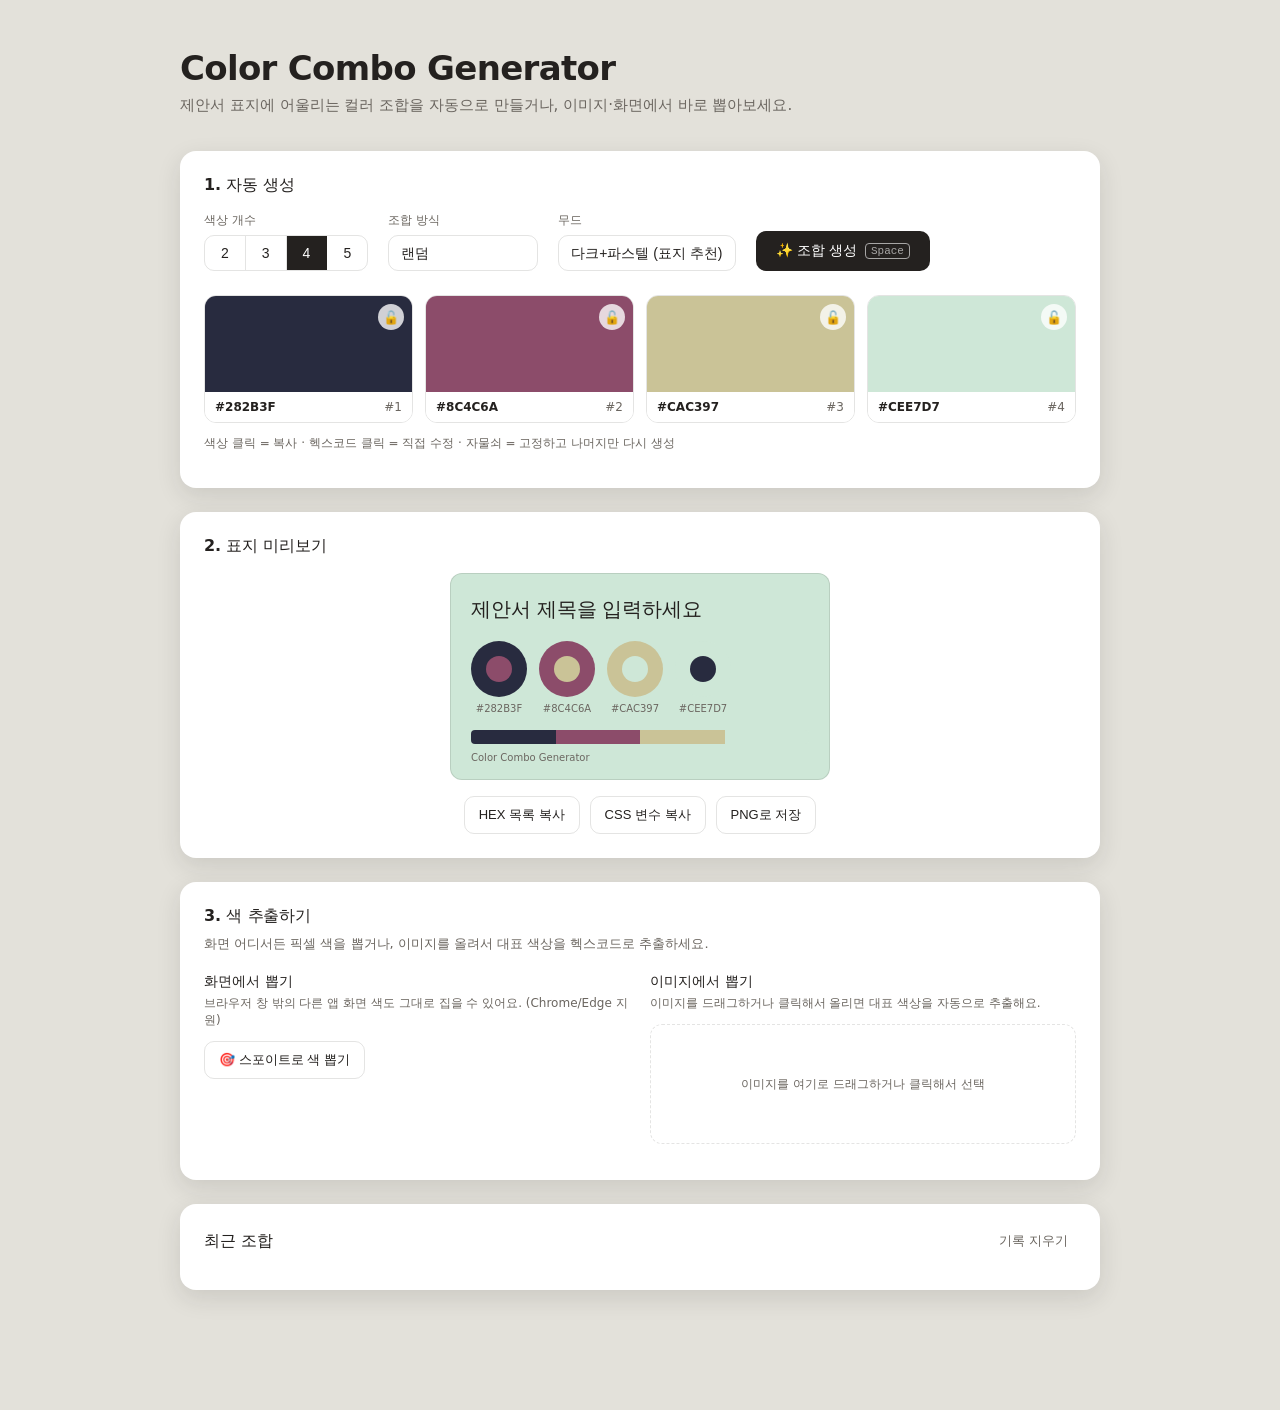
==== color-combo-generator/color-combo.html @ fe6173a2 "Add single-file standalone version with direct hex editing color-combo.html bundles HTML/CSS/JS into" ====
<!DOCTYPE html>
<html lang="ko">
<head>
<meta charset="UTF-8" />
<meta name="viewport" content="width=device-width, initial-scale=1.0" />
<title>Color Combo Generator</title>
<style>
:root {
  --bg: #e3e1da;
  --surface: #ffffff;
  --ink: #24211f;
  --ink-soft: #6b6660;
  --line: rgba(36, 33, 31, 0.12);
  --radius: 16px;
  --shadow: 0 8px 24px rgba(36, 33, 31, 0.12);
  font-synthesis: none;
}

@media (prefers-color-scheme: dark) {
  :root {
    --bg: #17161a;
    --surface: #211f24;
    --ink: #f1efe9;
    --ink-soft: #a8a39c;
    --line: rgba(241, 239, 233, 0.12);
    --shadow: 0 8px 24px rgba(0, 0, 0, 0.4);
  }
}

:root[data-theme="light"] {
  --bg: #e3e1da;
  --surface: #ffffff;
  --ink: #24211f;
  --ink-soft: #6b6660;
  --line: rgba(36, 33, 31, 0.12);
  --shadow: 0 8px 24px rgba(36, 33, 31, 0.12);
}

:root[data-theme="dark"] {
  --bg: #17161a;
  --surface: #211f24;
  --ink: #f1efe9;
  --ink-soft: #a8a39c;
  --line: rgba(241, 239, 233, 0.12);
  --shadow: 0 8px 24px rgba(0, 0, 0, 0.4);
}

* { box-sizing: border-box; }

body {
  margin: 0;
  background: var(--bg);
  color: var(--ink);
  font-family: "Pretendard", -apple-system, BlinkMacSystemFont, "Apple SD Gothic Neo", "Segoe UI", system-ui, sans-serif;
  -webkit-font-smoothing: antialiased;
}

.app { max-width: 960px; margin: 0 auto; padding: 48px 20px 96px; }

.app-header h1 { font-size: clamp(26px, 5vw, 34px); margin: 0 0 8px; letter-spacing: -0.02em; }
.subtitle { color: var(--ink-soft); margin: 0 0 36px; font-size: 15px; }

.panel {
  background: var(--surface);
  border-radius: var(--radius);
  box-shadow: var(--shadow);
  padding: 24px;
  margin-bottom: 24px;
}

.panel-title { font-size: 16px; margin: 0 0 16px; letter-spacing: -0.01em; }
.panel-desc { color: var(--ink-soft); font-size: 13px; margin: -8px 0 20px; }

.controls { display: flex; flex-wrap: wrap; gap: 16px 20px; align-items: flex-end; margin-bottom: 24px; }
.control-group { display: flex; flex-direction: column; gap: 6px; }
.control-group label { font-size: 12px; color: var(--ink-soft); }

select {
  appearance: none;
  border: 1px solid var(--line);
  background: transparent;
  color: var(--ink);
  padding: 9px 12px;
  border-radius: 10px;
  font-size: 14px;
  min-width: 150px;
}

.segmented { display: inline-flex; border: 1px solid var(--line); border-radius: 10px; overflow: hidden; }
.segmented button {
  border: none; background: transparent; color: var(--ink);
  padding: 9px 16px; font-size: 14px; cursor: pointer;
  border-right: 1px solid var(--line);
}
.segmented button:last-child { border-right: none; }
.segmented button.active { background: var(--ink); color: var(--surface); }

.primary-btn {
  border: none; background: var(--ink); color: var(--surface);
  padding: 11px 20px; border-radius: 10px; font-size: 14px; cursor: pointer;
  display: inline-flex; align-items: center; gap: 8px;
}
.primary-btn kbd { font-size: 11px; opacity: 0.6; border: 1px solid currentColor; border-radius: 4px; padding: 1px 5px; }

.ghost-btn, .text-btn {
  border: 1px solid var(--line); background: transparent; color: var(--ink);
  padding: 9px 14px; border-radius: 10px; font-size: 13px; cursor: pointer;
}
.text-btn { border: none; color: var(--ink-soft); padding: 4px 8px; }

button:focus-visible, select:focus-visible, input:focus-visible, .dropzone:focus-within {
  outline: 2px solid var(--ink);
  outline-offset: 2px;
}

.palette { display: grid; grid-template-columns: repeat(auto-fit, minmax(140px, 1fr)); gap: 12px; }

.swatch { border-radius: 12px; overflow: hidden; border: 1px solid var(--line); position: relative; }
.swatch-color {
  height: 96px; display: flex; align-items: flex-start; justify-content: flex-end;
  padding: 8px; cursor: pointer;
}
.lock-btn {
  border: none; background: rgba(255, 255, 255, 0.78);
  width: 26px; height: 26px; border-radius: 50%; cursor: pointer;
  font-size: 13px; display: flex; align-items: center; justify-content: center;
}
.swatch-label {
  padding: 8px 10px; font-size: 12px; background: var(--surface);
  display: flex; justify-content: space-between; align-items: center; color: var(--ink-soft);
}
.swatch-label b { color: var(--ink); font-weight: 600; cursor: pointer; }
.swatch-label b:hover { text-decoration: underline; }
.swatch-label input[type="color"] {
  width: 0; height: 0; padding: 0; border: none; opacity: 0; position: absolute;
}

.preview-wrap { display: flex; flex-direction: column; gap: 16px; align-items: center; }
.preview-card {
  width: 100%; max-width: 380px; border-radius: 12px;
  border: 1px solid var(--line); padding: 24px 20px 16px; background: var(--surface);
}
.cover-title {
  width: 100%; border: none; background: transparent;
  font-size: 20px; font-weight: 600; color: var(--ink);
  padding: 0 0 20px; outline: none;
}
.cover-swatches { display: flex; gap: 12px; margin-bottom: 16px; flex-wrap: wrap; }
.cover-donut { display: flex; flex-direction: column; align-items: center; gap: 6px; }
.cover-donut .ring { width: 56px; height: 56px; border-radius: 50%; display: flex; align-items: center; justify-content: center; }
.cover-donut .dot { width: 26px; height: 26px; border-radius: 50%; }
.cover-donut span { font-size: 10px; color: var(--ink-soft); }
.cover-footer { display: flex; flex-direction: column; gap: 8px; }
.cover-bar { display: flex; height: 14px; border-radius: 4px; overflow: hidden; }
.cover-bar span { flex: 1; }
.cover-brand { font-size: 10px; color: var(--ink-soft); }
.preview-actions { display: flex; gap: 10px; flex-wrap: wrap; justify-content: center; }

.extract-grid { display: grid; grid-template-columns: 1fr 1fr; gap: 20px; }
@media (max-width: 720px) { .extract-grid { grid-template-columns: 1fr; } }

.extract-box h3 { font-size: 14px; margin: 0 0 4px; }
.extract-hint { font-size: 12px; color: var(--ink-soft); margin: 0 0 12px; }

.dropzone {
  display: flex; align-items: center; justify-content: center; text-align: center;
  border: 1.5px dashed var(--line); border-radius: 12px; height: 120px;
  cursor: pointer; font-size: 12px; color: var(--ink-soft); padding: 10px;
  position: relative; overflow: hidden;
}
.dropzone.dragover { border-color: var(--ink); color: var(--ink); }
.dropzone img { position: absolute; inset: 0; width: 100%; height: 100%; object-fit: cover; }

.picked-list { display: flex; flex-wrap: wrap; gap: 8px; margin-top: 12px; }
.picked-chip {
  display: flex; align-items: center; gap: 8px;
  border: 1px solid var(--line); border-radius: 20px;
  padding: 4px 10px 4px 4px; font-size: 12px; cursor: pointer;
  background: transparent; color: var(--ink);
}
.picked-chip .dot { width: 20px; height: 20px; border-radius: 50%; }

.history-header { display: flex; align-items: center; justify-content: space-between; margin-bottom: 8px; }
.history-header .panel-title { margin: 0; }
.history-strip { display: flex; gap: 10px; overflow-x: auto; padding-bottom: 4px; }
.history-item {
  display: flex; flex-shrink: 0; border-radius: 8px; overflow: hidden;
  border: 1px solid var(--line); cursor: pointer; width: 72px; height: 40px;
  padding: 0; background: none;
}
.history-item span { flex: 1; }

.toast {
  position: fixed; bottom: 28px; left: 50%;
  transform: translateX(-50%) translateY(20px);
  background: var(--ink); color: var(--surface);
  padding: 10px 18px; border-radius: 10px; font-size: 13px;
  opacity: 0; pointer-events: none;
  transition: opacity 0.2s ease, transform 0.2s ease;
}
.toast.show { opacity: 1; transform: translateX(-50%) translateY(0); }

@media (prefers-reduced-motion: reduce) {
  .toast { transition: none; }
}
</style>
</head>
<body>
<div class="app">

  <header class="app-header">
    <h1>Color Combo Generator</h1>
    <p class="subtitle">제안서 표지에 어울리는 컬러 조합을 자동으로 만들거나, 이미지·화면에서 바로 뽑아보세요.</p>
  </header>

  <main>
    <section class="panel">
      <h2 class="panel-title">1. 자동 생성</h2>
      <div class="controls">
        <div class="control-group">
          <label>색상 개수</label>
          <div class="segmented" id="countControl">
            <button type="button" data-value="2">2</button>
            <button type="button" data-value="3">3</button>
            <button type="button" data-value="4" class="active">4</button>
            <button type="button" data-value="5">5</button>
          </div>
        </div>
        <div class="control-group">
          <label for="schemeSelect">조합 방식</label>
          <select id="schemeSelect">
            <option value="random">랜덤</option>
            <option value="complementary">보색</option>
            <option value="analogous">유사색</option>
            <option value="triadic">삼각 배색</option>
            <option value="splitComplementary">분리 보색</option>
            <option value="tetradic">사각 배색</option>
            <option value="monochromatic">단색조</option>
          </select>
        </div>
        <div class="control-group">
          <label for="toneSelect">무드</label>
          <select id="toneSelect">
            <option value="contrast">다크+파스텔 (표지 추천)</option>
            <option value="vivid">비비드</option>
            <option value="pastel">파스텔</option>
            <option value="earthy">어시(흙톤)</option>
            <option value="moody">무디(다크)</option>
          </select>
        </div>
        <button id="generateBtn" class="primary-btn">✨ 조합 생성 <kbd>Space</kbd></button>
      </div>

      <div class="palette" id="palette"></div>
      <p class="extract-hint" style="margin-top:12px">색상 클릭 = 복사 · 헥스코드 클릭 = 직접 수정 · 자물쇠 = 고정하고 나머지만 다시 생성</p>
    </section>

    <section class="panel">
      <h2 class="panel-title">2. 표지 미리보기</h2>
      <div class="preview-wrap">
        <div class="preview-card" id="previewCard">
          <input id="titleInput" class="cover-title" value="제안서 제목을 입력하세요" />
          <div class="cover-swatches" id="coverSwatches"></div>
          <div class="cover-footer">
            <div class="cover-bar" id="coverBar"></div>
            <span class="cover-brand">Color Combo Generator</span>
          </div>
        </div>
        <div class="preview-actions">
          <button id="copyHexBtn" class="ghost-btn">HEX 목록 복사</button>
          <button id="copyCssBtn" class="ghost-btn">CSS 변수 복사</button>
          <button id="downloadBtn" class="ghost-btn">PNG로 저장</button>
        </div>
      </div>
    </section>

    <section class="panel">
      <h2 class="panel-title">3. 색 추출하기</h2>
      <p class="panel-desc">화면 어디서든 픽셀 색을 뽑거나, 이미지를 올려서 대표 색상을 헥스코드로 추출하세요.</p>

      <div class="extract-grid">
        <div class="extract-box">
          <h3>화면에서 뽑기</h3>
          <p class="extract-hint">브라우저 창 밖의 다른 앱 화면 색도 그대로 집을 수 있어요. (Chrome/Edge 지원)</p>
          <button id="eyedropperBtn" class="ghost-btn">🎯 스포이트로 색 뽑기</button>
          <div class="picked-list" id="pickedList"></div>
        </div>

        <div class="extract-box">
          <h3>이미지에서 뽑기</h3>
          <p class="extract-hint">이미지를 드래그하거나 클릭해서 올리면 대표 색상을 자동으로 추출해요.</p>
          <label class="dropzone" id="dropzone" for="imageInput">
            <span id="dropzoneText">이미지를 여기로 드래그하거나 클릭해서 선택</span>
            <img id="imagePreview" alt="" hidden />
          </label>
          <input type="file" id="imageInput" accept="image/*" hidden />
          <div class="picked-list" id="imagePalette"></div>
          <button id="useImagePaletteBtn" class="ghost-btn" hidden style="margin-top:12px">이 조합을 팔레트에 사용하기</button>
        </div>
      </div>
    </section>

    <section class="panel">
      <div class="history-header">
        <h2 class="panel-title">최근 조합</h2>
        <button id="clearHistoryBtn" class="text-btn">기록 지우기</button>
      </div>
      <div class="history-strip" id="historyStrip"></div>
    </section>
  </main>

  <div class="toast" id="toast" role="status"></div>
</div>

<canvas id="hiddenCanvas" hidden></canvas>
<script>
(() => {
  "use strict";

  // ---------- helpers ----------
  const clamp = (v, min, max) => Math.min(max, Math.max(min, v));
  const lerp = (a, b, t) => a + (b - a) * t;
  const rand = (min, max) => Math.random() * (max - min) + min;

  function hslToRgb(h, s, l) {
    s /= 100; l /= 100;
    const k = n => (n + h / 30) % 12;
    const a = s * Math.min(l, 1 - l);
    const f = n => l - a * Math.max(-1, Math.min(k(n) - 3, Math.min(9 - k(n), 1)));
    return [Math.round(f(0) * 255), Math.round(f(8) * 255), Math.round(f(4) * 255)];
  }

  function rgbToHex(r, g, b) {
    return "#" + [r, g, b].map(v => clamp(v, 0, 255).toString(16).padStart(2, "0")).join("");
  }

  const hslToHex = (h, s, l) => rgbToHex(...hslToRgb(h, s, l));

  function hexToRgb(hex) {
    const m = hex.replace("#", "");
    const bigint = parseInt(m.length === 3 ? m.split("").map(c => c + c).join("") : m, 16);
    return [(bigint >> 16) & 255, (bigint >> 8) & 255, bigint & 255];
  }

  function rgbToHsl(r, g, b) {
    r /= 255; g /= 255; b /= 255;
    const max = Math.max(r, g, b), min = Math.min(r, g, b);
    let h, s;
    const l = (max + min) / 2;
    if (max === min) { h = s = 0; }
    else {
      const d = max - min;
      s = l > 0.5 ? d / (2 - max - min) : d / (max + min);
      switch (max) {
        case r: h = (g - b) / d + (g < b ? 6 : 0); break;
        case g: h = (b - r) / d + 2; break;
        default: h = (r - g) / d + 4;
      }
      h *= 60;
    }
    return [h, s * 100, l * 100];
  }

  function relativeLuminance(r, g, b) {
    const chan = v => {
      v /= 255;
      return v <= 0.03928 ? v / 12.92 : Math.pow((v + 0.055) / 1.055, 2.4);
    };
    return 0.2126 * chan(r) + 0.7152 * chan(g) + 0.0722 * chan(b);
  }

  function textColorFor(hex) {
    const [r, g, b] = hexToRgb(hex);
    return relativeLuminance(r, g, b) > 0.5 ? "#24211f" : "#f5f3ee";
  }

  // ---------- scheme logic ----------
  const TONE_PRESETS = {
    contrast: { sStart: 25, sEnd: 35, lStart: 20, lEnd: 88, sJitter: 10 },
    vivid: { sStart: 65, sEnd: 85, lStart: 35, lEnd: 65, sJitter: 8 },
    pastel: { sStart: 30, sEnd: 45, lStart: 72, lEnd: 92, sJitter: 8 },
    earthy: { sStart: 25, sEnd: 45, lStart: 28, lEnd: 60, sJitter: 8 },
    moody: { sStart: 15, sEnd: 35, lStart: 12, lEnd: 38, sJitter: 8 },
  };

  function schemeHues(base, scheme, count) {
    let offsets;
    switch (scheme) {
      case "complementary": offsets = [0, 180]; break;
      case "analogous": offsets = [0, 30, -30, 60, -60]; break;
      case "triadic": offsets = [0, 120, 240]; break;
      case "splitComplementary": offsets = [0, 150, 210]; break;
      case "tetradic": offsets = [0, 90, 180, 270]; break;
      case "monochromatic": offsets = [0, 0, 0, 0, 0]; break;
      default:
        offsets = Array.from({ length: count }, (_, i) => (360 / count) * i + rand(-15, 15));
    }
    return Array.from({ length: count }, (_, i) => (base + offsets[i % offsets.length] + 360) % 360);
  }

  // ---------- state ----------
  const state = {
    count: 4,
    scheme: "random",
    tone: "contrast",
    baseHue: Math.random() * 360,
    colors: [], // {h,s,l,locked}
  };

  function buildPalette({ newBase = true } = {}) {
    if (newBase) state.baseHue = Math.random() * 360;
    const hues = schemeHues(state.baseHue, state.scheme, state.count);
    const preset = TONE_PRESETS[state.tone];
    const next = [];
    for (let i = 0; i < state.count; i++) {
      const existing = state.colors[i];
      if (existing && existing.locked) { next.push(existing); continue; }
      const t = state.count === 1 ? 0 : i / (state.count - 1);
      let h = hues[i];
      if (state.scheme !== "monochromatic") h = (h + rand(-6, 6) + 360) % 360;
      const s = clamp(lerp(preset.sStart, preset.sEnd, t) + rand(-preset.sJitter, preset.sJitter), 5, 95);
      const l = clamp(lerp(preset.lStart, preset.lEnd, t) + rand(-5, 5), 5, 95);
      next.push({ h, s, l, locked: false });
    }
    state.colors = next;
  }

  // ---------- dom refs ----------
  const $ = id => document.getElementById(id);
  const paletteEl = $("palette"), countControl = $("countControl"),
    schemeSelect = $("schemeSelect"), toneSelect = $("toneSelect"),
    generateBtn = $("generateBtn"), titleInput = $("titleInput"),
    previewCard = $("previewCard"), coverSwatches = $("coverSwatches"),
    coverBar = $("coverBar"), copyHexBtn = $("copyHexBtn"),
    copyCssBtn = $("copyCssBtn"), downloadBtn = $("downloadBtn"),
    historyStrip = $("historyStrip"), clearHistoryBtn = $("clearHistoryBtn"),
    toast = $("toast"), eyedropperBtn = $("eyedropperBtn"),
    pickedList = $("pickedList"), dropzone = $("dropzone"),
    dropzoneText = $("dropzoneText"), imageInput = $("imageInput"),
    imagePreview = $("imagePreview"), imagePalette = $("imagePalette"),
    useImagePaletteBtn = $("useImagePaletteBtn"), hiddenCanvas = $("hiddenCanvas");

  let toastTimer = null;
  function showToast(msg) {
    toast.textContent = msg;
    toast.classList.add("show");
    clearTimeout(toastTimer);
    toastTimer = setTimeout(() => toast.classList.remove("show"), 1600);
  }

  function copyText(text, msg) {
    if (navigator.clipboard && navigator.clipboard.writeText) {
      navigator.clipboard.writeText(text).then(() => showToast(msg)).catch(() => fallbackCopy(text, msg));
    } else {
      fallbackCopy(text, msg);
    }
  }

  // clipboard API needs a secure context; file:// 로 열었을 때를 위한 대비
  function fallbackCopy(text, msg) {
    const ta = document.createElement("textarea");
    ta.value = text;
    ta.style.position = "fixed";
    ta.style.opacity = "0";
    document.body.appendChild(ta);
    ta.select();
    try {
      document.execCommand("copy");
      showToast(msg);
    } catch {
      showToast("복사에 실패했어요");
    }
    ta.remove();
  }

  // ---------- render ----------
  function render() {
    renderPalette();
    renderPreview();
  }

  function renderPalette() {
    paletteEl.innerHTML = "";
    state.colors.forEach((c, i) => {
      const hex = hslToHex(c.h, c.s, c.l);
      const swatch = document.createElement("div");
      swatch.className = "swatch";

      const colorDiv = document.createElement("div");
      colorDiv.className = "swatch-color";
      colorDiv.style.background = hex;
      colorDiv.title = "클릭하면 헥스코드가 복사돼요";

      const lockBtn = document.createElement("button");
      lockBtn.className = "lock-btn";
      lockBtn.type = "button";
      lockBtn.textContent = c.locked ? "🔒" : "🔓";
      lockBtn.title = c.locked ? "고정 해제" : "이 색 고정";
      lockBtn.addEventListener("click", e => {
        e.stopPropagation();
        c.locked = !c.locked;
        renderPalette();
      });
      colorDiv.appendChild(lockBtn);

      const label = document.createElement("div");
      label.className = "swatch-label";

      const hexEl = document.createElement("b");
      hexEl.textContent = hex.toUpperCase();
      hexEl.title = "클릭하면 색을 직접 고를 수 있어요";

      const colorInput = document.createElement("input");
      colorInput.type = "color";
      colorInput.value = hex;
      colorInput.addEventListener("input", () => {
        const [r, g, b] = hexToRgb(colorInput.value);
        const [h, s, l] = rgbToHsl(r, g, b);
        Object.assign(c, { h, s, l });
        colorDiv.style.background = colorInput.value;
        hexEl.textContent = colorInput.value.toUpperCase();
        renderPreview();
      });
      colorInput.addEventListener("change", () => renderPalette());
      hexEl.addEventListener("click", () => colorInput.click());

      const idxEl = document.createElement("span");
      idxEl.textContent = "#" + (i + 1);

      label.appendChild(hexEl);
      label.appendChild(colorInput);
      label.appendChild(idxEl);

      swatch.appendChild(colorDiv);
      swatch.appendChild(label);
      colorDiv.addEventListener("click", () => copyText(hex.toUpperCase(), hex.toUpperCase() + " 복사됨"));

      paletteEl.appendChild(swatch);
    });
  }

  function renderPreview() {
    const hexes = state.colors.map(c => hslToHex(c.h, c.s, c.l));
    if (hexes.length === 0) return;

    previewCard.style.background = hexes[hexes.length - 1];
    titleInput.style.color = textColorFor(hexes[hexes.length - 1]);

    coverSwatches.innerHTML = "";
    state.colors.forEach((c, i) => {
      const ringHex = hslToHex(c.h, c.s, c.l);
      const pair = state.colors[(i + 1) % state.colors.length];
      const dotHex = hslToHex(pair.h, pair.s, pair.l);

      const donut = document.createElement("div");
      donut.className = "cover-donut";
      const ring = document.createElement("div");
      ring.className = "ring";
      ring.style.background = ringHex;
      const dot = document.createElement("div");
      dot.className = "dot";
      dot.style.background = dotHex;
      ring.appendChild(dot);
      const span = document.createElement("span");
      span.textContent = ringHex.toUpperCase();
      donut.appendChild(ring);
      donut.appendChild(span);
      coverSwatches.appendChild(donut);
    });

    coverBar.innerHTML = "";
    hexes.forEach(hex => {
      const seg = document.createElement("span");
      seg.style.background = hex;
      coverBar.appendChild(seg);
    });
  }

  // ---------- history ----------
  const HISTORY_KEY = "colorComboHistory";

  function loadHistory() {
    try { return JSON.parse(localStorage.getItem(HISTORY_KEY)) || []; }
    catch { return []; }
  }

  function saveHistory(list) {
    try { localStorage.setItem(HISTORY_KEY, JSON.stringify(list.slice(0, 12))); }
    catch { /* storage unavailable */ }
  }

  function pushHistory() {
    const list = loadHistory();
    list.unshift({
      colors: state.colors.map(({ h, s, l }) => ({ h, s, l })),
      scheme: state.scheme, tone: state.tone, count: state.count,
    });
    saveHistory(list);
    renderHistory();
  }

  function renderHistory() {
    const list = loadHistory();
    historyStrip.innerHTML = "";
    list.forEach(entry => {
      const item = document.createElement("button");
      item.type = "button";
      item.className = "history-item";
      item.title = "클릭하면 이 조합을 다시 불러와요";
      entry.colors.forEach(c => {
        const seg = document.createElement("span");
        seg.style.background = hslToHex(c.h, c.s, c.l);
        item.appendChild(seg);
      });
      item.addEventListener("click", () => {
        state.count = entry.count;
        state.scheme = entry.scheme;
        state.tone = entry.tone;
        state.colors = entry.colors.map(c => ({ ...c, locked: false }));
        schemeSelect.value = entry.scheme;
        toneSelect.value = entry.tone;
        setActiveCount(entry.count);
        render();
      });
      historyStrip.appendChild(item);
    });
  }

  function setActiveCount(count) {
    [...countControl.children].forEach(btn => {
      btn.classList.toggle("active", Number(btn.dataset.value) === count);
    });
  }

  // ---------- events ----------
  countControl.addEventListener("click", e => {
    const btn = e.target.closest("button");
    if (!btn) return;
    state.count = Number(btn.dataset.value);
    setActiveCount(state.count);
    buildPalette({ newBase: false });
    render();
  });

  schemeSelect.addEventListener("change", () => {
    state.scheme = schemeSelect.value;
    buildPalette({ newBase: false });
    render();
  });

  toneSelect.addEventListener("change", () => {
    state.tone = toneSelect.value;
    buildPalette({ newBase: false });
    render();
  });

  function generate() {
    buildPalette({ newBase: true });
    render();
    pushHistory();
  }

  generateBtn.addEventListener("click", generate);

  document.addEventListener("keydown", e => {
    const tag = document.activeElement.tagName;
    if (e.code === "Space" && tag !== "INPUT" && tag !== "SELECT" && tag !== "TEXTAREA" && tag !== "BUTTON") {
      e.preventDefault();
      generate();
    }
  });

  copyHexBtn.addEventListener("click", () => {
    const hexes = state.colors.map(c => hslToHex(c.h, c.s, c.l).toUpperCase());
    copyText(hexes.join(", "), "HEX 목록이 복사됐어요");
  });

  copyCssBtn.addEventListener("click", () => {
    const css = ":root {\n" + state.colors.map((c, i) => "  --color-" + (i + 1) + ": " + hslToHex(c.h, c.s, c.l) + ";").join("\n") + "\n}";
    copyText(css, "CSS 변수가 복사됐어요");
  });

  downloadBtn.addEventListener("click", () => {
    const W = 800, H = 1000;
    hiddenCanvas.width = W;
    hiddenCanvas.height = H;
    const ctx = hiddenCanvas.getContext("2d");
    const hexes = state.colors.map(c => hslToHex(c.h, c.s, c.l));
    const inkOnBg = textColorFor(hexes[hexes.length - 1]);

    ctx.fillStyle = hexes[hexes.length - 1];
    ctx.fillRect(0, 0, W, H);

    ctx.fillStyle = inkOnBg;
    ctx.font = "600 40px sans-serif";
    ctx.textBaseline = "top";
    wrapText(ctx, titleInput.value || "Untitled", 60, 60, W - 120, 48);

    const donutY = 220, r = 56;
    hexes.forEach((hex, i) => {
      const cx = 60 + i * (r * 2 + 30) + r;
      ctx.beginPath();
      ctx.arc(cx, donutY, r, 0, Math.PI * 2);
      ctx.fillStyle = hex;
      ctx.fill();
      ctx.beginPath();
      ctx.arc(cx, donutY, r * 0.45, 0, Math.PI * 2);
      ctx.fillStyle = hexes[(i + 1) % hexes.length];
      ctx.fill();
      ctx.fillStyle = inkOnBg;
      ctx.font = "12px monospace";
      ctx.textAlign = "center";
      ctx.fillText(hex.toUpperCase(), cx, donutY + r + 14);
      ctx.textAlign = "left";
    });

    const barY = H - 90, barH = 16;
    let x = 60;
    const barW = W - 120;
    hexes.forEach(hex => {
      const w = barW / hexes.length;
      ctx.fillStyle = hex;
      ctx.fillRect(x, barY, w, barH);
      x += w;
    });

    ctx.fillStyle = inkOnBg;
    ctx.font = "12px sans-serif";
    ctx.fillText("Color Combo Generator", 60, H - 50);

    const link = document.createElement("a");
    link.download = "color-combo.png";
    link.href = hiddenCanvas.toDataURL("image/png");
    link.click();
  });

  function wrapText(ctx, text, x, y, maxWidth, lineHeight) {
    const words = text.split(" ");
    let line = "";
    let curY = y;
    words.forEach(word => {
      const test = line + word + " ";
      if (ctx.measureText(test).width > maxWidth && line) {
        ctx.fillText(line, x, curY);
        line = word + " ";
        curY += lineHeight;
      } else {
        line = test;
      }
    });
    ctx.fillText(line, x, curY);
  }

  clearHistoryBtn.addEventListener("click", () => {
    saveHistory([]);
    renderHistory();
    showToast("기록을 지웠어요");
  });

  // ---------- eyedropper ----------
  const pickedColors = [];

  function makeChip(hex) {
    const chip = document.createElement("button");
    chip.type = "button";
    chip.className = "picked-chip";
    const dot = document.createElement("span");
    dot.className = "dot";
    dot.style.background = hex;
    chip.appendChild(dot);
    chip.append(hex.toUpperCase());
    chip.title = "클릭하면 팔레트에 추가돼요";
    chip.addEventListener("click", () => addHexToPalette(hex));
    return chip;
  }

  function renderPickedList() {
    pickedList.innerHTML = "";
    pickedColors.forEach(hex => pickedList.appendChild(makeChip(hex)));
  }

  function addHexToPalette(hex) {
    const [r, g, b] = hexToRgb(hex);
    const [h, s, l] = rgbToHsl(r, g, b);
    const idx = state.colors.findIndex(c => !c.locked);
    state.colors[idx === -1 ? 0 : idx] = { h, s, l, locked: false };
    render();
    showToast(hex.toUpperCase() + " 팔레트에 추가됨");
  }

  if ("EyeDropper" in window) {
    eyedropperBtn.addEventListener("click", async () => {
      try {
        const result = await new window.EyeDropper().open();
        pickedColors.unshift(result.sRGBHex);
        pickedColors.length = Math.min(pickedColors.length, 8);
        renderPickedList();
      } catch { /* user cancelled */ }
    });
  } else {
    eyedropperBtn.disabled = true;
    eyedropperBtn.textContent = "🎯 이 브라우저는 지원하지 않아요 (Chrome/Edge 사용)";
  }

  // ---------- image extraction ----------
  let extractedPalette = [];

  function extractColorsFromImage(img) {
    const maxDim = 160;
    const scale = Math.min(1, maxDim / Math.max(img.width, img.height));
    const w = Math.max(1, Math.round(img.width * scale));
    const h = Math.max(1, Math.round(img.height * scale));
    hiddenCanvas.width = w;
    hiddenCanvas.height = h;
    const ctx = hiddenCanvas.getContext("2d");
    ctx.drawImage(img, 0, 0, w, h);
    const data = ctx.getImageData(0, 0, w, h).data;

    const buckets = new Map();
    const step = 24;
    for (let i = 0; i < data.length; i += 4) {
      if (data[i + 3] < 128) continue;
      const r = data[i], g = data[i + 1], b = data[i + 2];
      const key = [Math.round(r / step), Math.round(g / step), Math.round(b / step)].join(",");
      const entry = buckets.get(key);
      if (entry) { entry.count++; entry.r += r; entry.g += g; entry.b += b; }
      else buckets.set(key, { count: 1, r, g, b });
    }

    const sorted = [...buckets.values()]
      .map(e => ({ count: e.count, r: Math.round(e.r / e.count), g: Math.round(e.g / e.count), b: Math.round(e.b / e.count) }))
      .sort((a, b) => b.count - a.count);

    const chosen = [];
    const minDist = 40;
    for (const c of sorted) {
      if (chosen.length >= state.count) break;
      const tooClose = chosen.some(o => Math.hypot(o.r - c.r, o.g - c.g, o.b - c.b) < minDist);
      if (!tooClose) chosen.push(c);
    }
    if (chosen.length < state.count) {
      for (const c of sorted) {
        if (chosen.length >= state.count) break;
        if (!chosen.includes(c)) chosen.push(c);
      }
    }

    extractedPalette = chosen.map(c => rgbToHex(c.r, c.g, c.b));
    renderImagePalette();
  }

  function renderImagePalette() {
    imagePalette.innerHTML = "";
    extractedPalette.forEach(hex => imagePalette.appendChild(makeChip(hex)));
    useImagePaletteBtn.hidden = extractedPalette.length === 0;
  }

  useImagePaletteBtn.addEventListener("click", () => {
    if (!extractedPalette.length) return;
    state.count = extractedPalette.length;
    setActiveCount(state.count);
    state.colors = extractedPalette.map(hex => {
      const [r, g, b] = hexToRgb(hex);
      const [h, s, l] = rgbToHsl(r, g, b);
      return { h, s, l, locked: false };
    });
    render();
    pushHistory();
    showToast("이미지 팔레트를 적용했어요");
  });

  function handleImageFile(file) {
    if (!file || !file.type.startsWith("image/")) return;
    const url = URL.createObjectURL(file);
    const img = new Image();
    img.onload = () => {
      imagePreview.src = url;
      imagePreview.hidden = false;
      dropzoneText.hidden = true;
      extractColorsFromImage(img);
    };
    img.src = url;
  }

  imageInput.addEventListener("change", () => handleImageFile(imageInput.files[0]));

  ["dragover", "dragenter"].forEach(evt =>
    dropzone.addEventListener(evt, e => { e.preventDefault(); dropzone.classList.add("dragover"); })
  );
  ["dragleave", "drop"].forEach(evt =>
    dropzone.addEventListener(evt, e => { e.preventDefault(); dropzone.classList.remove("dragover"); })
  );
  dropzone.addEventListener("drop", e => handleImageFile(e.dataTransfer.files[0]));

  // ---------- init ----------
  buildPalette({ newBase: true });
  render();
  renderHistory();
})();
</script>
</body>
</html>
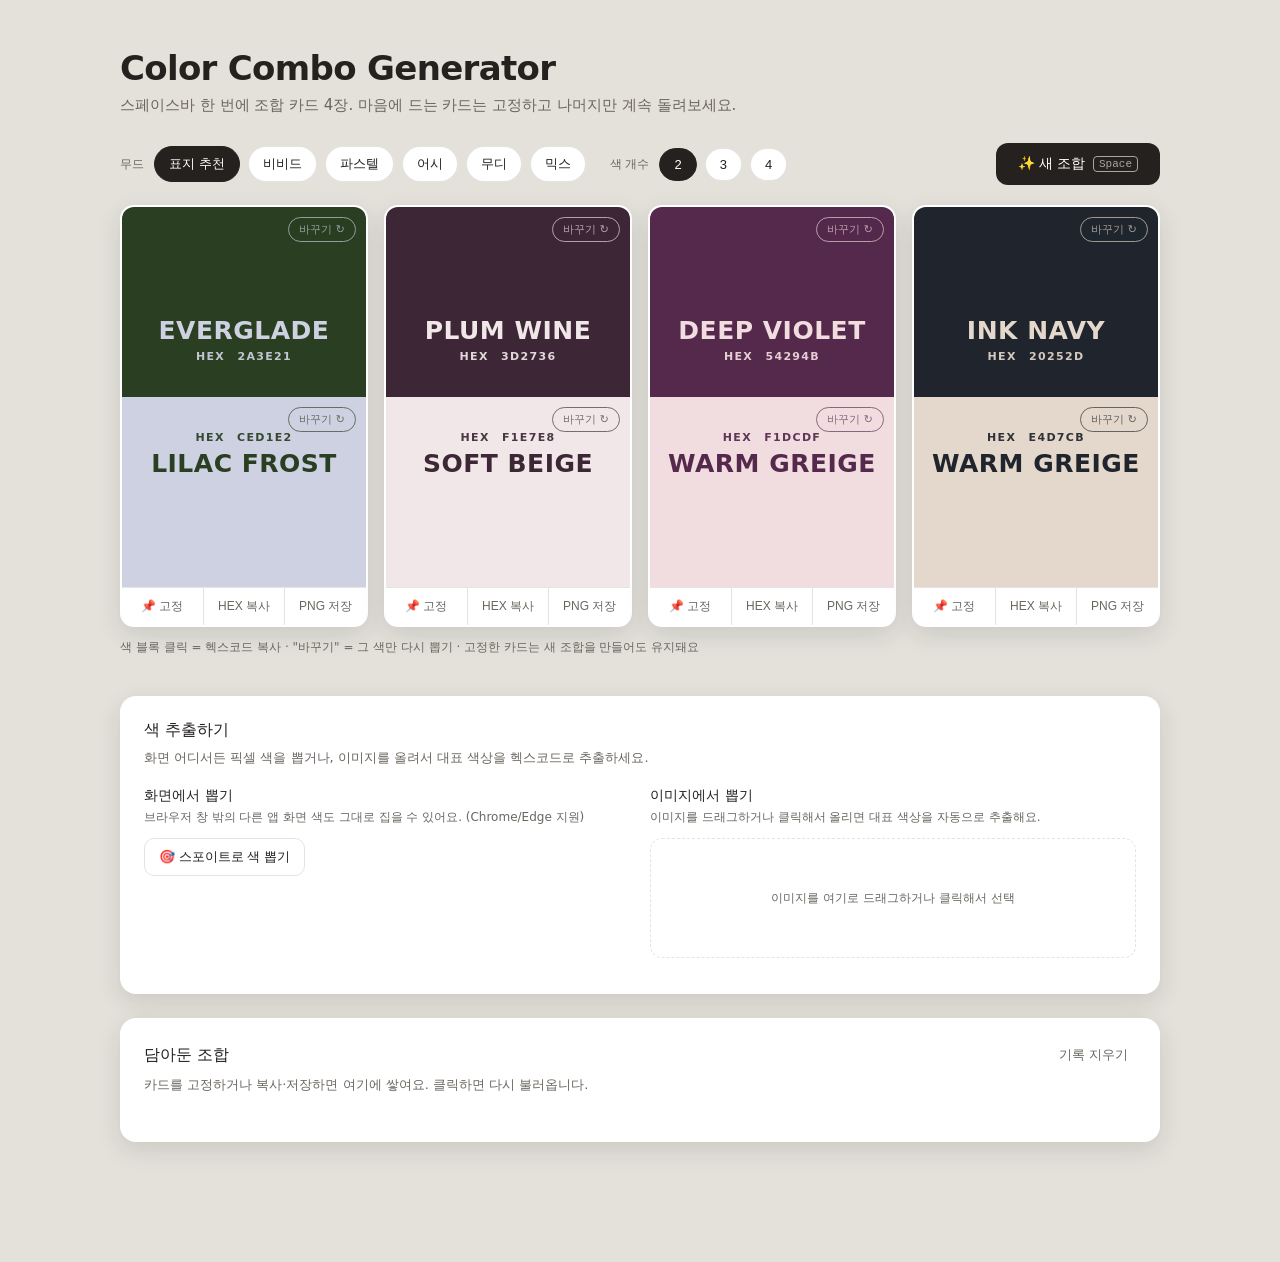
==== commit 2cf41411: "Redesign as combo cards: full-bleed blocks, color names, per-color reroll UX rework so the combinati" ====
--- a/color-combo-generator/color-combo.html
+++ b/color-combo-generator/color-combo.html
@@ -55,11 +55,134 @@
   -webkit-font-smoothing: antialiased;
 }
 
-.app { max-width: 960px; margin: 0 auto; padding: 48px 20px 96px; }
+.app { max-width: 1080px; margin: 0 auto; padding: 48px 20px 96px; }
 
 .app-header h1 { font-size: clamp(26px, 5vw, 34px); margin: 0 0 8px; letter-spacing: -0.02em; }
-.subtitle { color: var(--ink-soft); margin: 0 0 36px; font-size: 15px; }
-
+.subtitle { color: var(--ink-soft); margin: 0 0 28px; font-size: 15px; }
+
+/* ---------- controls ---------- */
+.controls {
+  display: flex;
+  flex-wrap: wrap;
+  gap: 12px 24px;
+  align-items: center;
+  margin-bottom: 20px;
+}
+
+.chip-group { display: flex; flex-wrap: wrap; gap: 8px; align-items: center; }
+.chip-group-label { font-size: 12px; color: var(--ink-soft); margin-right: 2px; }
+
+.chip {
+  border: 1px solid var(--line);
+  background: var(--surface);
+  color: var(--ink);
+  padding: 8px 14px;
+  border-radius: 20px;
+  font-size: 13px;
+  cursor: pointer;
+}
+.chip.active { background: var(--ink); color: var(--surface); border-color: var(--ink); }
+
+.primary-btn {
+  border: none; background: var(--ink); color: var(--surface);
+  padding: 12px 22px; border-radius: 12px; font-size: 14px; cursor: pointer;
+  display: inline-flex; align-items: center; gap: 8px;
+  margin-left: auto;
+}
+.primary-btn kbd { font-size: 11px; opacity: 0.6; border: 1px solid currentColor; border-radius: 4px; padding: 1px 5px; }
+
+button:focus-visible, .dropzone:focus-within {
+  outline: 2px solid var(--ink);
+  outline-offset: 2px;
+}
+
+/* ---------- combo cards ---------- */
+.combo-grid {
+  display: grid;
+  grid-template-columns: repeat(auto-fill, minmax(230px, 1fr));
+  gap: 16px;
+  margin-bottom: 40px;
+}
+
+.combo-card {
+  border-radius: 14px;
+  overflow: hidden;
+  background: var(--surface);
+  box-shadow: var(--shadow);
+  display: flex;
+  flex-direction: column;
+  border: 2px solid transparent;
+}
+.combo-card.pinned { border-color: var(--ink); }
+
+.combo-blocks { display: flex; flex-direction: column; height: 380px; }
+
+.block {
+  flex: 1;
+  position: relative;
+  border: none;
+  cursor: pointer;
+  display: flex;
+  flex-direction: column;
+  justify-content: center;
+  align-items: center;
+  padding: 0 16px;
+  gap: 6px;
+  text-align: center;
+  font-family: inherit;
+}
+
+.block-change {
+  position: absolute;
+  top: 10px;
+  right: 10px;
+  border: 1px solid currentColor;
+  background: transparent;
+  color: inherit;
+  border-radius: 14px;
+  padding: 4px 10px;
+  font-size: 11px;
+  font-family: inherit;
+  cursor: pointer;
+  opacity: 0.65;
+}
+.block-change:hover { opacity: 1; }
+/* 2색 카드: 텍스트가 두 색이 만나는 경계 쪽으로 모인다 */
+.combo-blocks.duo .block:first-child { justify-content: flex-end; padding-bottom: 34px; }
+.combo-blocks.duo .block:last-child { justify-content: flex-start; padding-top: 34px; }
+.combo-blocks.duo .block-name { font-size: 25px; }
+.block-name {
+  font-size: 19px;
+  font-weight: 800;
+  letter-spacing: 0.02em;
+  text-transform: uppercase;
+  line-height: 1.1;
+}
+.block-hex {
+  font-size: 11px;
+  font-weight: 600;
+  letter-spacing: 0.12em;
+  opacity: 0.92;
+}
+
+.card-actions { display: flex; border-top: 1px solid var(--line); }
+.card-actions button {
+  flex: 1;
+  border: none;
+  background: transparent;
+  color: var(--ink-soft);
+  font-size: 12px;
+  padding: 10px 4px;
+  cursor: pointer;
+  border-right: 1px solid var(--line);
+}
+.card-actions button:last-child { border-right: none; }
+.card-actions button:hover { color: var(--ink); }
+.card-actions button.pin-on { color: var(--ink); font-weight: 700; }
+
+.hint { font-size: 12px; color: var(--ink-soft); margin: -28px 0 40px; }
+
+/* ---------- panels ---------- */
 .panel {
   background: var(--surface);
   border-radius: var(--radius);
@@ -67,94 +190,14 @@
   padding: 24px;
   margin-bottom: 24px;
 }
-
 .panel-title { font-size: 16px; margin: 0 0 16px; letter-spacing: -0.01em; }
 .panel-desc { color: var(--ink-soft); font-size: 13px; margin: -8px 0 20px; }
-
-.controls { display: flex; flex-wrap: wrap; gap: 16px 20px; align-items: flex-end; margin-bottom: 24px; }
-.control-group { display: flex; flex-direction: column; gap: 6px; }
-.control-group label { font-size: 12px; color: var(--ink-soft); }
-
-select {
-  appearance: none;
-  border: 1px solid var(--line);
-  background: transparent;
-  color: var(--ink);
-  padding: 9px 12px;
-  border-radius: 10px;
-  font-size: 14px;
-  min-width: 150px;
-}
-
-.segmented { display: inline-flex; border: 1px solid var(--line); border-radius: 10px; overflow: hidden; }
-.segmented button {
-  border: none; background: transparent; color: var(--ink);
-  padding: 9px 16px; font-size: 14px; cursor: pointer;
-  border-right: 1px solid var(--line);
-}
-.segmented button:last-child { border-right: none; }
-.segmented button.active { background: var(--ink); color: var(--surface); }
-
-.primary-btn {
-  border: none; background: var(--ink); color: var(--surface);
-  padding: 11px 20px; border-radius: 10px; font-size: 14px; cursor: pointer;
-  display: inline-flex; align-items: center; gap: 8px;
-}
-.primary-btn kbd { font-size: 11px; opacity: 0.6; border: 1px solid currentColor; border-radius: 4px; padding: 1px 5px; }
 
 .ghost-btn, .text-btn {
   border: 1px solid var(--line); background: transparent; color: var(--ink);
   padding: 9px 14px; border-radius: 10px; font-size: 13px; cursor: pointer;
 }
 .text-btn { border: none; color: var(--ink-soft); padding: 4px 8px; }
-
-button:focus-visible, select:focus-visible, input:focus-visible, .dropzone:focus-within {
-  outline: 2px solid var(--ink);
-  outline-offset: 2px;
-}
-
-.palette { display: grid; grid-template-columns: repeat(auto-fit, minmax(140px, 1fr)); gap: 12px; }
-
-.swatch { border-radius: 12px; overflow: hidden; border: 1px solid var(--line); position: relative; }
-.swatch-color {
-  height: 96px; display: flex; align-items: flex-start; justify-content: flex-end;
-  padding: 8px; cursor: pointer;
-}
-.lock-btn {
-  border: none; background: rgba(255, 255, 255, 0.78);
-  width: 26px; height: 26px; border-radius: 50%; cursor: pointer;
-  font-size: 13px; display: flex; align-items: center; justify-content: center;
-}
-.swatch-label {
-  padding: 8px 10px; font-size: 12px; background: var(--surface);
-  display: flex; justify-content: space-between; align-items: center; color: var(--ink-soft);
-}
-.swatch-label b { color: var(--ink); font-weight: 600; cursor: pointer; }
-.swatch-label b:hover { text-decoration: underline; }
-.swatch-label input[type="color"] {
-  width: 0; height: 0; padding: 0; border: none; opacity: 0; position: absolute;
-}
-
-.preview-wrap { display: flex; flex-direction: column; gap: 16px; align-items: center; }
-.preview-card {
-  width: 100%; max-width: 380px; border-radius: 12px;
-  border: 1px solid var(--line); padding: 24px 20px 16px; background: var(--surface);
-}
-.cover-title {
-  width: 100%; border: none; background: transparent;
-  font-size: 20px; font-weight: 600; color: var(--ink);
-  padding: 0 0 20px; outline: none;
-}
-.cover-swatches { display: flex; gap: 12px; margin-bottom: 16px; flex-wrap: wrap; }
-.cover-donut { display: flex; flex-direction: column; align-items: center; gap: 6px; }
-.cover-donut .ring { width: 56px; height: 56px; border-radius: 50%; display: flex; align-items: center; justify-content: center; }
-.cover-donut .dot { width: 26px; height: 26px; border-radius: 50%; }
-.cover-donut span { font-size: 10px; color: var(--ink-soft); }
-.cover-footer { display: flex; flex-direction: column; gap: 8px; }
-.cover-bar { display: flex; height: 14px; border-radius: 4px; overflow: hidden; }
-.cover-bar span { flex: 1; }
-.cover-brand { font-size: 10px; color: var(--ink-soft); }
-.preview-actions { display: flex; gap: 10px; flex-wrap: wrap; justify-content: center; }
 
 .extract-grid { display: grid; grid-template-columns: 1fr 1fr; gap: 20px; }
 @media (max-width: 720px) { .extract-grid { grid-template-columns: 1fr; } }
@@ -176,7 +219,7 @@
   display: flex; align-items: center; gap: 8px;
   border: 1px solid var(--line); border-radius: 20px;
   padding: 4px 10px 4px 4px; font-size: 12px; cursor: pointer;
-  background: transparent; color: var(--ink);
+  background: transparent; color: var(--ink); font-family: inherit;
 }
 .picked-chip .dot { width: 20px; height: 20px; border-radius: 50%; }
 
@@ -184,9 +227,10 @@
 .history-header .panel-title { margin: 0; }
 .history-strip { display: flex; gap: 10px; overflow-x: auto; padding-bottom: 4px; }
 .history-item {
-  display: flex; flex-shrink: 0; border-radius: 8px; overflow: hidden;
-  border: 1px solid var(--line); cursor: pointer; width: 72px; height: 40px;
-  padding: 0; background: none;
+  display: flex; flex-direction: column; flex-shrink: 0;
+  border-radius: 8px; overflow: hidden;
+  border: 1px solid var(--line); cursor: pointer;
+  width: 44px; height: 58px; padding: 0; background: none;
 }
 .history-item span { flex: 1; }
 
@@ -197,6 +241,7 @@
   padding: 10px 18px; border-radius: 10px; font-size: 13px;
   opacity: 0; pointer-events: none;
   transition: opacity 0.2s ease, transform 0.2s ease;
+  z-index: 10;
 }
 .toast.show { opacity: 1; transform: translateX(-50%) translateY(0); }
 
@@ -210,72 +255,34 @@
 
   <header class="app-header">
     <h1>Color Combo Generator</h1>
-    <p class="subtitle">제안서 표지에 어울리는 컬러 조합을 자동으로 만들거나, 이미지·화면에서 바로 뽑아보세요.</p>
+    <p class="subtitle">스페이스바 한 번에 조합 카드 4장. 마음에 드는 카드는 고정하고 나머지만 계속 돌려보세요.</p>
   </header>
 
   <main>
+    <div class="controls">
+      <div class="chip-group" id="moodControl">
+        <span class="chip-group-label">무드</span>
+        <button type="button" class="chip active" data-value="contrast">표지 추천</button>
+        <button type="button" class="chip" data-value="vivid">비비드</button>
+        <button type="button" class="chip" data-value="pastel">파스텔</button>
+        <button type="button" class="chip" data-value="earthy">어시</button>
+        <button type="button" class="chip" data-value="moody">무디</button>
+        <button type="button" class="chip" data-value="mix">믹스</button>
+      </div>
+      <div class="chip-group" id="countControl">
+        <span class="chip-group-label">색 개수</span>
+        <button type="button" class="chip active" data-value="2">2</button>
+        <button type="button" class="chip" data-value="3">3</button>
+        <button type="button" class="chip" data-value="4">4</button>
+      </div>
+      <button id="generateBtn" class="primary-btn">✨ 새 조합 <kbd>Space</kbd></button>
+    </div>
+
+    <div class="combo-grid" id="comboGrid"></div>
+    <p class="hint">색 블록 클릭 = 헥스코드 복사 · "바꾸기" = 그 색만 다시 뽑기 · 고정한 카드는 새 조합을 만들어도 유지돼요</p>
+
     <section class="panel">
-      <h2 class="panel-title">1. 자동 생성</h2>
-      <div class="controls">
-        <div class="control-group">
-          <label>색상 개수</label>
-          <div class="segmented" id="countControl">
-            <button type="button" data-value="2">2</button>
-            <button type="button" data-value="3">3</button>
-            <button type="button" data-value="4" class="active">4</button>
-            <button type="button" data-value="5">5</button>
-          </div>
-        </div>
-        <div class="control-group">
-          <label for="schemeSelect">조합 방식</label>
-          <select id="schemeSelect">
-            <option value="random">랜덤</option>
-            <option value="complementary">보색</option>
-            <option value="analogous">유사색</option>
-            <option value="triadic">삼각 배색</option>
-            <option value="splitComplementary">분리 보색</option>
-            <option value="tetradic">사각 배색</option>
-            <option value="monochromatic">단색조</option>
-          </select>
-        </div>
-        <div class="control-group">
-          <label for="toneSelect">무드</label>
-          <select id="toneSelect">
-            <option value="contrast">다크+파스텔 (표지 추천)</option>
-            <option value="vivid">비비드</option>
-            <option value="pastel">파스텔</option>
-            <option value="earthy">어시(흙톤)</option>
-            <option value="moody">무디(다크)</option>
-          </select>
-        </div>
-        <button id="generateBtn" class="primary-btn">✨ 조합 생성 <kbd>Space</kbd></button>
-      </div>
-
-      <div class="palette" id="palette"></div>
-      <p class="extract-hint" style="margin-top:12px">색상 클릭 = 복사 · 헥스코드 클릭 = 직접 수정 · 자물쇠 = 고정하고 나머지만 다시 생성</p>
-    </section>
-
-    <section class="panel">
-      <h2 class="panel-title">2. 표지 미리보기</h2>
-      <div class="preview-wrap">
-        <div class="preview-card" id="previewCard">
-          <input id="titleInput" class="cover-title" value="제안서 제목을 입력하세요" />
-          <div class="cover-swatches" id="coverSwatches"></div>
-          <div class="cover-footer">
-            <div class="cover-bar" id="coverBar"></div>
-            <span class="cover-brand">Color Combo Generator</span>
-          </div>
-        </div>
-        <div class="preview-actions">
-          <button id="copyHexBtn" class="ghost-btn">HEX 목록 복사</button>
-          <button id="copyCssBtn" class="ghost-btn">CSS 변수 복사</button>
-          <button id="downloadBtn" class="ghost-btn">PNG로 저장</button>
-        </div>
-      </div>
-    </section>
-
-    <section class="panel">
-      <h2 class="panel-title">3. 색 추출하기</h2>
+      <h2 class="panel-title">색 추출하기</h2>
       <p class="panel-desc">화면 어디서든 픽셀 색을 뽑거나, 이미지를 올려서 대표 색상을 헥스코드로 추출하세요.</p>
 
       <div class="extract-grid">
@@ -295,16 +302,17 @@
           </label>
           <input type="file" id="imageInput" accept="image/*" hidden />
           <div class="picked-list" id="imagePalette"></div>
-          <button id="useImagePaletteBtn" class="ghost-btn" hidden style="margin-top:12px">이 조합을 팔레트에 사용하기</button>
+          <button id="useImagePaletteBtn" class="ghost-btn" hidden style="margin-top:12px">이 색들로 조합 카드 만들기</button>
         </div>
       </div>
     </section>
 
     <section class="panel">
       <div class="history-header">
-        <h2 class="panel-title">최근 조합</h2>
+        <h2 class="panel-title">담아둔 조합</h2>
         <button id="clearHistoryBtn" class="text-btn">기록 지우기</button>
       </div>
+      <p class="panel-desc" style="margin-top:0">카드를 고정하거나 복사·저장하면 여기에 쌓여요. 클릭하면 다시 불러옵니다.</p>
       <div class="history-strip" id="historyStrip"></div>
     </section>
   </main>
@@ -321,6 +329,7 @@
   const clamp = (v, min, max) => Math.min(max, Math.max(min, v));
   const lerp = (a, b, t) => a + (b - a) * t;
   const rand = (min, max) => Math.random() * (max - min) + min;
+  const pick = arr => arr[Math.floor(Math.random() * arr.length)];
 
   function hslToRgb(h, s, l) {
     s /= 100; l /= 100;
@@ -369,12 +378,83 @@
     return 0.2126 * chan(r) + 0.7152 * chan(g) + 0.0722 * chan(b);
   }
 
-  function textColorFor(hex) {
+  function contrastRatio(hexA, hexB) {
+    const la = relativeLuminance(...hexToRgb(hexA));
+    const lb = relativeLuminance(...hexToRgb(hexB));
+    const [hi, lo] = la > lb ? [la, lb] : [lb, la];
+    return (hi + 0.05) / (lo + 0.05);
+  }
+
+  // 블록 위 글자는 조합의 "상대 색"으로 — 조합이 만나는 순간을 그대로 보여준다.
+  // 상대 색들 중 대비가 가장 큰 색을 고르고, 그래도 너무 안 보이면 잉크로 대체.
+  function textColorFor(blockHex, comboHexes) {
+    let best = null, bestRatio = 0;
+    comboHexes.forEach(hex => {
+      if (hex === blockHex) return;
+      const ratio = contrastRatio(blockHex, hex);
+      if (ratio > bestRatio) { bestRatio = ratio; best = hex; }
+    });
+    if (best && bestRatio >= 1.5) return best;
+    const [r, g, b] = hexToRgb(blockHex);
+    return relativeLuminance(r, g, b) > 0.5 ? "#24211f" : "#f5f3ee";
+  }
+
+  // ---------- color names ----------
+  const NAMED_COLORS = [
+    ["#E93C2F", "PUNCH RED"], ["#F44336", "SIGNAL RED"], ["#B3202C", "CRIMSON"],
+    ["#7A1F2B", "WINE RED"], ["#F26D6D", "CORAL BLUSH"], ["#FF8A80", "SALMON GLOW"],
+    ["#F9A8BB", "CHERRY BLOSSOM"], ["#FEDDEB", "PETAL FROST"], ["#F4C2C2", "ROSE QUARTZ"],
+    ["#F4C9D6", "PEONY"],
+    ["#D96C8A", "DUSTY ROSE"], ["#974472", "BERRY BLUSH"], ["#C2185B", "RASPBERRY"],
+    ["#8E4A5B", "ROSEWOOD"], ["#E91E63", "HOT PINK"],
+    ["#E47130", "AUTUMN LEAF"], ["#FF5722", "FLAME"], ["#FF9800", "TANGERINE"],
+    ["#F57C00", "AMBER GLOW"], ["#FFB74D", "APRICOT"], ["#FFD8B1", "PEACH CREAM"],
+    ["#C96F33", "TERRACOTTA"], ["#A0522D", "SIENNA"], ["#8B5E3C", "CARAMEL"],
+    ["#553832", "COCOA BROWN"], ["#49252F", "PLUM WINE"], ["#6D4C41", "WALNUT"],
+    ["#3E2723", "DARK CHOCOLATE"], ["#34292A", "ESPRESSO"], ["#795548", "UMBER"],
+    ["#EBD3B8", "ALMOND LIGHT"], ["#D2B48C", "TAN SAND"], ["#B08968", "LATTE"],
+    ["#F7D354", "MUSTARD SUN"], ["#FFC107", "MARIGOLD"], ["#FFEB3B", "LEMON"],
+    ["#FFE082", "HONEY LIGHT"], ["#FAFFC7", "CREAM"], ["#FFF9E3", "IVORY MIST"],
+    ["#EDE5D0", "IVORY CREAM"], ["#F1EEE7", "SOFT BEIGE"], ["#D4C05E", "OLIVE GOLD"],
+    ["#C9A227", "ANTIQUE GOLD"],
+    ["#314719", "DARK SPRUCE"], ["#2E7D32", "FOREST GREEN"], ["#4CAF50", "SPRING GREEN"],
+    ["#4C7A4C", "MOSS"], ["#8FBC8F", "SAGE"], ["#A8D3A6", "MINT LEAF"],
+    ["#D1ECE2", "MINT FROST"], ["#6B8E23", "OLIVE GROVE"], ["#B7C074", "PISTACHIO"],
+    ["#355E3B", "HUNTER GREEN"], ["#2A4A3A", "BOTTLE GREEN"], ["#1E3A2A", "EVERGLADE"],
+    ["#8BC34A", "LIME LEAF"], ["#0B3D2E", "DEEP PINE"], ["#00695C", "EVERGREEN"],
+    ["#009688", "TEAL"], ["#1F7A8C", "OCEAN TEAL"], ["#4DB6AC", "SEAFOAM"],
+    ["#B2DFDB", "AQUA MIST"], ["#006064", "DEEP LAGOON"], ["#7FCDCD", "SOFT TURQUOISE"],
+    ["#00BCD4", "CYAN SPLASH"],
+    ["#0D1B2A", "MIDNIGHT NAVY"], ["#1F202F", "INK NAVY"], ["#23395B", "PRUSSIAN"],
+    ["#2F5DA8", "ROYAL BLUE"], ["#2196F3", "AZURE"], ["#3C8CE6", "SKY BOLD"],
+    ["#03A9F4", "CERULEAN"], ["#5F80A4", "SLATE BLUE"], ["#90ABD1", "CORNFLOWER"],
+    ["#A7C7E7", "POWDER BLUE"], ["#BBD3EA", "BABY BLUE"], ["#E0E7F0", "CLOUD BLUE"],
+    ["#607D8B", "BLUE SLATE"],
+    ["#38264B", "DEEP VIOLET"], ["#4A306D", "ROYAL PLUM"], ["#5E4B8B", "INDIGO NIGHT"],
+    ["#673AB7", "GRAPE SODA"], ["#6A4C93", "AMETHYST"], ["#9C27B0", "VIOLET POP"],
+    ["#9F83B3", "AMETHYST SMOKE"], ["#B39DDB", "LILAC"], ["#C88AB8", "LAVENDER ROSE"],
+    ["#D5C9DD", "LILAC FROST"], ["#E9D9F2", "PALE LAVENDER"],
+    ["#101211", "CARBON POWER"], ["#000000", "PITCH BLACK"], ["#1C1C1C", "ONYX"],
+    ["#333333", "CHARCOAL"], ["#5B5B5B", "GRAPHITE"], ["#8A8A8A", "STONE GRAY"],
+    ["#BDBDBD", "SILVER MIST"], ["#E0E0E0", "FOG GRAY"], ["#F5F5F0", "PAPER WHITE"],
+    ["#FFFFFF", "PURE WHITE"], ["#E3E1DA", "WARM GREIGE"], ["#8D8468", "DRIFTWOOD"],
+    ["#4E4A41", "DARK TAUPE"],
+  ].map(([hex, name]) => ({ name, rgb: hexToRgb(hex) }));
+
+  // redmean 근사 거리로 가장 가까운 이름을 찾는다
+  function nameOf(hex) {
     const [r, g, b] = hexToRgb(hex);
-    return relativeLuminance(r, g, b) > 0.5 ? "#24211f" : "#f5f3ee";
-  }
-
-  // ---------- scheme logic ----------
+    let best = null, bestDist = Infinity;
+    for (const c of NAMED_COLORS) {
+      const rMean = (r + c.rgb[0]) / 2;
+      const dr = r - c.rgb[0], dg = g - c.rgb[1], db = b - c.rgb[2];
+      const dist = (2 + rMean / 256) * dr * dr + 4 * dg * dg + (2 + (255 - rMean) / 256) * db * db;
+      if (dist < bestDist) { bestDist = dist; best = c.name; }
+    }
+    return best;
+  }
+
+  // ---------- combo generation ----------
   const TONE_PRESETS = {
     contrast: { sStart: 25, sEnd: 35, lStart: 20, lEnd: 88, sJitter: 10 },
     vivid: { sStart: 65, sEnd: 85, lStart: 35, lEnd: 65, sJitter: 8 },
@@ -382,57 +462,87 @@
     earthy: { sStart: 25, sEnd: 45, lStart: 28, lEnd: 60, sJitter: 8 },
     moody: { sStart: 15, sEnd: 35, lStart: 12, lEnd: 38, sJitter: 8 },
   };
+  const SCHEMES = ["complementary", "analogous", "triadic", "splitComplementary", "tetradic", "monochromatic"];
 
   function schemeHues(base, scheme, count) {
     let offsets;
     switch (scheme) {
       case "complementary": offsets = [0, 180]; break;
-      case "analogous": offsets = [0, 30, -30, 60, -60]; break;
+      case "analogous": offsets = [0, 30, -30, 60]; break;
       case "triadic": offsets = [0, 120, 240]; break;
       case "splitComplementary": offsets = [0, 150, 210]; break;
       case "tetradic": offsets = [0, 90, 180, 270]; break;
-      case "monochromatic": offsets = [0, 0, 0, 0, 0]; break;
-      default:
-        offsets = Array.from({ length: count }, (_, i) => (360 / count) * i + rand(-15, 15));
+      default: offsets = [0, 0, 0, 0];
     }
     return Array.from({ length: count }, (_, i) => (base + offsets[i % offsets.length] + 360) % 360);
   }
 
-  // ---------- state ----------
-  const state = {
-    count: 4,
-    scheme: "random",
-    tone: "contrast",
-    baseHue: Math.random() * 360,
-    colors: [], // {h,s,l,locked}
-  };
-
-  function buildPalette({ newBase = true } = {}) {
-    if (newBase) state.baseHue = Math.random() * 360;
-    const hues = schemeHues(state.baseHue, state.scheme, state.count);
-    const preset = TONE_PRESETS[state.tone];
-    const next = [];
-    for (let i = 0; i < state.count; i++) {
-      const existing = state.colors[i];
-      if (existing && existing.locked) { next.push(existing); continue; }
-      const t = state.count === 1 ? 0 : i / (state.count - 1);
+  function makeCombo(mood, count) {
+    const tone = mood === "mix" ? pick(Object.keys(TONE_PRESETS)) : mood;
+    const preset = TONE_PRESETS[tone];
+    const scheme = pick(SCHEMES);
+    const base = Math.random() * 360;
+    const hues = schemeHues(base, scheme, count);
+    const colors = [];
+    for (let i = 0; i < count; i++) {
+      const t = count === 1 ? 0 : i / (count - 1);
       let h = hues[i];
-      if (state.scheme !== "monochromatic") h = (h + rand(-6, 6) + 360) % 360;
+      if (scheme !== "monochromatic") h = (h + rand(-6, 6) + 360) % 360;
       const s = clamp(lerp(preset.sStart, preset.sEnd, t) + rand(-preset.sJitter, preset.sJitter), 5, 95);
       const l = clamp(lerp(preset.lStart, preset.lEnd, t) + rand(-5, 5), 5, 95);
-      next.push({ h, s, l, locked: false });
-    }
-    state.colors = next;
+      colors.push(hslToHex(h, s, l));
+    }
+    return { colors, tone };
+  }
+
+  // ---------- state ----------
+  const CARD_SLOTS = 4;
+  const state = {
+    mood: "contrast",
+    count: 2,
+    cards: Array.from({ length: CARD_SLOTS }, () => ({ colors: [], tone: "contrast", pinned: false })),
+  };
+
+  function regenerate() {
+    state.cards.forEach(card => {
+      if (!card.pinned) {
+        const combo = makeCombo(state.mood, state.count);
+        card.colors = combo.colors;
+        card.tone = combo.tone;
+      }
+    });
+    renderCards();
+  }
+
+  // 한 색만 다시 뽑는다 — 나머지 색과 조화로운 색상(hue) 오프셋 안에서,
+  // 카드의 톤을 유지한 채로. 너무 비슷한 색이 나오면 다시 시도.
+  const HARMONY_OFFSETS = [0, 30, 60, 90, 120, 150, 180, 210, 240, 270, 300, 330];
+
+  function rerollColor(card, idx) {
+    const preset = TONE_PRESETS[card.tone] || TONE_PRESETS.contrast;
+    const others = card.colors.filter((_, i) => i !== idx);
+    const count = card.colors.length;
+    const t = count === 1 ? 0 : idx / (count - 1);
+    for (let attempt = 0; attempt < 12; attempt++) {
+      const baseHex = others.length ? pick(others) : card.colors[idx];
+      const [bh] = rgbToHsl(...hexToRgb(baseHex));
+      const h = (bh + pick(HARMONY_OFFSETS) + rand(-6, 6) + 360) % 360;
+      const s = clamp(lerp(preset.sStart, preset.sEnd, t) + rand(-preset.sJitter, preset.sJitter), 5, 95);
+      const l = clamp(lerp(preset.lStart, preset.lEnd, t) + rand(-5, 5), 5, 95);
+      const hex = hslToHex(h, s, l);
+      const distinct = others.every(o => contrastRatio(hex, o) >= 1.25) && hex !== card.colors[idx];
+      if (distinct || attempt === 11) {
+        card.colors[idx] = hex;
+        break;
+      }
+    }
+    renderCards();
   }
 
   // ---------- dom refs ----------
   const $ = id => document.getElementById(id);
-  const paletteEl = $("palette"), countControl = $("countControl"),
-    schemeSelect = $("schemeSelect"), toneSelect = $("toneSelect"),
-    generateBtn = $("generateBtn"), titleInput = $("titleInput"),
-    previewCard = $("previewCard"), coverSwatches = $("coverSwatches"),
-    coverBar = $("coverBar"), copyHexBtn = $("copyHexBtn"),
-    copyCssBtn = $("copyCssBtn"), downloadBtn = $("downloadBtn"),
+  const comboGrid = $("comboGrid"), moodControl = $("moodControl"),
+    countControl = $("countControl"), generateBtn = $("generateBtn"),
     historyStrip = $("historyStrip"), clearHistoryBtn = $("clearHistoryBtn"),
     toast = $("toast"), eyedropperBtn = $("eyedropperBtn"),
     pickedList = $("pickedList"), dropzone = $("dropzone"),
@@ -473,111 +583,141 @@
     ta.remove();
   }
 
-  // ---------- render ----------
-  function render() {
-    renderPalette();
-    renderPreview();
-  }
-
-  function renderPalette() {
-    paletteEl.innerHTML = "";
-    state.colors.forEach((c, i) => {
-      const hex = hslToHex(c.h, c.s, c.l);
-      const swatch = document.createElement("div");
-      swatch.className = "swatch";
-
-      const colorDiv = document.createElement("div");
-      colorDiv.className = "swatch-color";
-      colorDiv.style.background = hex;
-      colorDiv.title = "클릭하면 헥스코드가 복사돼요";
-
-      const lockBtn = document.createElement("button");
-      lockBtn.className = "lock-btn";
-      lockBtn.type = "button";
-      lockBtn.textContent = c.locked ? "🔒" : "🔓";
-      lockBtn.title = c.locked ? "고정 해제" : "이 색 고정";
-      lockBtn.addEventListener("click", e => {
-        e.stopPropagation();
-        c.locked = !c.locked;
-        renderPalette();
+  // ---------- render cards ----------
+  function renderCards() {
+    comboGrid.innerHTML = "";
+    state.cards.forEach((card, idx) => {
+      const el = document.createElement("div");
+      el.className = "combo-card" + (card.pinned ? " pinned" : "");
+
+      const isDuo = card.colors.length === 2;
+      const blocks = document.createElement("div");
+      blocks.className = "combo-blocks" + (isDuo ? " duo" : "");
+      card.colors.forEach((hex, blockIdx) => {
+        const block = document.createElement("div");
+        block.className = "block";
+        block.style.background = hex;
+        block.style.color = textColorFor(hex, card.colors);
+        block.title = "클릭하면 헥스코드가 복사돼요";
+
+        const nameEl = document.createElement("span");
+        nameEl.className = "block-name";
+        nameEl.textContent = nameOf(hex);
+        const hexEl = document.createElement("span");
+        hexEl.className = "block-hex";
+        hexEl.textContent = "HEX " + hex.toUpperCase().slice(1);
+
+        // duo 카드의 아래 블록은 경계를 향해 순서를 거울처럼 뒤집는다 (HEX가 위, 이름이 아래)
+        if (isDuo && blockIdx === 1) {
+          block.appendChild(hexEl);
+          block.appendChild(nameEl);
+        } else {
+          block.appendChild(nameEl);
+          block.appendChild(hexEl);
+        }
+
+        const changeBtn = document.createElement("button");
+        changeBtn.type = "button";
+        changeBtn.className = "block-change";
+        changeBtn.textContent = "바꾸기 ↻";
+        changeBtn.title = "이 색만 다시 뽑아요";
+        changeBtn.addEventListener("click", e => {
+          e.stopPropagation();
+          rerollColor(card, blockIdx);
+        });
+        block.appendChild(changeBtn);
+
+        block.addEventListener("click", () => copyText(hex.toUpperCase(), hex.toUpperCase() + " 복사됨"));
+        blocks.appendChild(block);
       });
-      colorDiv.appendChild(lockBtn);
-
-      const label = document.createElement("div");
-      label.className = "swatch-label";
-
-      const hexEl = document.createElement("b");
-      hexEl.textContent = hex.toUpperCase();
-      hexEl.title = "클릭하면 색을 직접 고를 수 있어요";
-
-      const colorInput = document.createElement("input");
-      colorInput.type = "color";
-      colorInput.value = hex;
-      colorInput.addEventListener("input", () => {
-        const [r, g, b] = hexToRgb(colorInput.value);
-        const [h, s, l] = rgbToHsl(r, g, b);
-        Object.assign(c, { h, s, l });
-        colorDiv.style.background = colorInput.value;
-        hexEl.textContent = colorInput.value.toUpperCase();
-        renderPreview();
+
+      const actions = document.createElement("div");
+      actions.className = "card-actions";
+
+      const pinBtn = document.createElement("button");
+      pinBtn.type = "button";
+      pinBtn.textContent = card.pinned ? "📌 고정됨" : "📌 고정";
+      pinBtn.className = card.pinned ? "pin-on" : "";
+      pinBtn.addEventListener("click", () => {
+        card.pinned = !card.pinned;
+        if (card.pinned) pushHistory(card.colors);
+        renderCards();
       });
-      colorInput.addEventListener("change", () => renderPalette());
-      hexEl.addEventListener("click", () => colorInput.click());
-
-      const idxEl = document.createElement("span");
-      idxEl.textContent = "#" + (i + 1);
-
-      label.appendChild(hexEl);
-      label.appendChild(colorInput);
-      label.appendChild(idxEl);
-
-      swatch.appendChild(colorDiv);
-      swatch.appendChild(label);
-      colorDiv.addEventListener("click", () => copyText(hex.toUpperCase(), hex.toUpperCase() + " 복사됨"));
-
-      paletteEl.appendChild(swatch);
+
+      const copyBtn = document.createElement("button");
+      copyBtn.type = "button";
+      copyBtn.textContent = "HEX 복사";
+      copyBtn.addEventListener("click", () => {
+        copyText(card.colors.map(h => h.toUpperCase()).join(", "), "조합 HEX가 복사됐어요");
+        pushHistory(card.colors);
+      });
+
+      const pngBtn = document.createElement("button");
+      pngBtn.type = "button";
+      pngBtn.textContent = "PNG 저장";
+      pngBtn.addEventListener("click", () => {
+        downloadCardPng(card.colors);
+        pushHistory(card.colors);
+      });
+
+      actions.appendChild(pinBtn);
+      actions.appendChild(copyBtn);
+      actions.appendChild(pngBtn);
+
+      el.appendChild(blocks);
+      el.appendChild(actions);
+      comboGrid.appendChild(el);
     });
   }
 
-  function renderPreview() {
-    const hexes = state.colors.map(c => hslToHex(c.h, c.s, c.l));
-    if (hexes.length === 0) return;
-
-    previewCard.style.background = hexes[hexes.length - 1];
-    titleInput.style.color = textColorFor(hexes[hexes.length - 1]);
-
-    coverSwatches.innerHTML = "";
-    state.colors.forEach((c, i) => {
-      const ringHex = hslToHex(c.h, c.s, c.l);
-      const pair = state.colors[(i + 1) % state.colors.length];
-      const dotHex = hslToHex(pair.h, pair.s, pair.l);
-
-      const donut = document.createElement("div");
-      donut.className = "cover-donut";
-      const ring = document.createElement("div");
-      ring.className = "ring";
-      ring.style.background = ringHex;
-      const dot = document.createElement("div");
-      dot.className = "dot";
-      dot.style.background = dotHex;
-      ring.appendChild(dot);
-      const span = document.createElement("span");
-      span.textContent = ringHex.toUpperCase();
-      donut.appendChild(ring);
-      donut.appendChild(span);
-      coverSwatches.appendChild(donut);
+  // ---------- PNG export (카드 그대로) ----------
+  function downloadCardPng(colors) {
+    const W = 900, H = 1200;
+    hiddenCanvas.width = W;
+    hiddenCanvas.height = H;
+    const ctx = hiddenCanvas.getContext("2d");
+    const blockH = H / colors.length;
+
+    const isDuo = colors.length === 2;
+    colors.forEach((hex, i) => {
+      ctx.fillStyle = hex;
+      ctx.fillRect(0, i * blockH, W, blockH + 1);
+
+      ctx.fillStyle = textColorFor(hex, colors);
+      ctx.textAlign = "center";
+      ctx.textBaseline = "middle";
+
+      if (isDuo) {
+        // 두 색이 만나는 경계 쪽으로 텍스트를 모은다
+        const boundary = H / 2;
+        if (i === 0) {
+          ctx.font = "800 72px sans-serif";
+          ctx.fillText(nameOf(hex), W / 2, boundary - 150);
+          ctx.font = "600 30px sans-serif";
+          ctx.fillText("HEX   " + hex.toUpperCase().slice(1), W / 2, boundary - 70);
+        } else {
+          ctx.font = "600 30px sans-serif";
+          ctx.fillText("HEX   " + hex.toUpperCase().slice(1), W / 2, boundary + 70);
+          ctx.font = "800 72px sans-serif";
+          ctx.fillText(nameOf(hex), W / 2, boundary + 150);
+        }
+      } else {
+        const cy = i * blockH + blockH / 2;
+        ctx.font = "800 56px sans-serif";
+        ctx.fillText(nameOf(hex), W / 2, cy - 24);
+        ctx.font = "600 26px sans-serif";
+        ctx.fillText("HEX   " + hex.toUpperCase().slice(1), W / 2, cy + 34);
+      }
     });
 
-    coverBar.innerHTML = "";
-    hexes.forEach(hex => {
-      const seg = document.createElement("span");
-      seg.style.background = hex;
-      coverBar.appendChild(seg);
-    });
-  }
-
-  // ---------- history ----------
-  const HISTORY_KEY = "colorComboHistory";
+    const link = document.createElement("a");
+    link.download = "color-combo.png";
+    link.href = hiddenCanvas.toDataURL("image/png");
+    link.click();
+  }
+
+  // ---------- history (담아둔 조합) ----------
+  const HISTORY_KEY = "colorComboSaved";
 
   function loadHistory() {
     try { return JSON.parse(localStorage.getItem(HISTORY_KEY)) || []; }
@@ -585,16 +725,15 @@
   }
 
   function saveHistory(list) {
-    try { localStorage.setItem(HISTORY_KEY, JSON.stringify(list.slice(0, 12))); }
+    try { localStorage.setItem(HISTORY_KEY, JSON.stringify(list.slice(0, 20))); }
     catch { /* storage unavailable */ }
   }
 
-  function pushHistory() {
+  function pushHistory(colors) {
     const list = loadHistory();
-    list.unshift({
-      colors: state.colors.map(({ h, s, l }) => ({ h, s, l })),
-      scheme: state.scheme, tone: state.tone, count: state.count,
-    });
+    const key = colors.join(",");
+    if (list.some(e => e.join(",") === key)) return;
+    list.unshift(colors);
     saveHistory(list);
     renderHistory();
   }
@@ -602,159 +741,48 @@
   function renderHistory() {
     const list = loadHistory();
     historyStrip.innerHTML = "";
-    list.forEach(entry => {
+    list.forEach(colors => {
       const item = document.createElement("button");
       item.type = "button";
       item.className = "history-item";
-      item.title = "클릭하면 이 조합을 다시 불러와요";
-      entry.colors.forEach(c => {
+      item.title = "클릭하면 카드로 다시 불러와요";
+      colors.forEach(hex => {
         const seg = document.createElement("span");
-        seg.style.background = hslToHex(c.h, c.s, c.l);
+        seg.style.background = hex;
         item.appendChild(seg);
       });
       item.addEventListener("click", () => {
-        state.count = entry.count;
-        state.scheme = entry.scheme;
-        state.tone = entry.tone;
-        state.colors = entry.colors.map(c => ({ ...c, locked: false }));
-        schemeSelect.value = entry.scheme;
-        toneSelect.value = entry.tone;
-        setActiveCount(entry.count);
-        render();
+        const slot = state.cards.find(c => !c.pinned) || state.cards[0];
+        slot.colors = [...colors];
+        slot.tone = state.mood === "mix" ? "contrast" : state.mood;
+        renderCards();
+        window.scrollTo({ top: 0, behavior: "smooth" });
       });
       historyStrip.appendChild(item);
     });
   }
 
-  function setActiveCount(count) {
-    [...countControl.children].forEach(btn => {
-      btn.classList.toggle("active", Number(btn.dataset.value) === count);
+  // ---------- controls ----------
+  function bindChips(container, onChange) {
+    container.addEventListener("click", e => {
+      const btn = e.target.closest("button.chip");
+      if (!btn) return;
+      [...container.querySelectorAll(".chip")].forEach(c => c.classList.toggle("active", c === btn));
+      onChange(btn.dataset.value);
     });
   }
 
-  // ---------- events ----------
-  countControl.addEventListener("click", e => {
-    const btn = e.target.closest("button");
-    if (!btn) return;
-    state.count = Number(btn.dataset.value);
-    setActiveCount(state.count);
-    buildPalette({ newBase: false });
-    render();
-  });
-
-  schemeSelect.addEventListener("change", () => {
-    state.scheme = schemeSelect.value;
-    buildPalette({ newBase: false });
-    render();
-  });
-
-  toneSelect.addEventListener("change", () => {
-    state.tone = toneSelect.value;
-    buildPalette({ newBase: false });
-    render();
-  });
-
-  function generate() {
-    buildPalette({ newBase: true });
-    render();
-    pushHistory();
-  }
-
-  generateBtn.addEventListener("click", generate);
+  bindChips(moodControl, value => { state.mood = value; regenerate(); });
+  bindChips(countControl, value => { state.count = Number(value); regenerate(); });
+
+  generateBtn.addEventListener("click", regenerate);
 
   document.addEventListener("keydown", e => {
     const tag = document.activeElement.tagName;
     if (e.code === "Space" && tag !== "INPUT" && tag !== "SELECT" && tag !== "TEXTAREA" && tag !== "BUTTON") {
       e.preventDefault();
-      generate();
-    }
-  });
-
-  copyHexBtn.addEventListener("click", () => {
-    const hexes = state.colors.map(c => hslToHex(c.h, c.s, c.l).toUpperCase());
-    copyText(hexes.join(", "), "HEX 목록이 복사됐어요");
-  });
-
-  copyCssBtn.addEventListener("click", () => {
-    const css = ":root {\n" + state.colors.map((c, i) => "  --color-" + (i + 1) + ": " + hslToHex(c.h, c.s, c.l) + ";").join("\n") + "\n}";
-    copyText(css, "CSS 변수가 복사됐어요");
-  });
-
-  downloadBtn.addEventListener("click", () => {
-    const W = 800, H = 1000;
-    hiddenCanvas.width = W;
-    hiddenCanvas.height = H;
-    const ctx = hiddenCanvas.getContext("2d");
-    const hexes = state.colors.map(c => hslToHex(c.h, c.s, c.l));
-    const inkOnBg = textColorFor(hexes[hexes.length - 1]);
-
-    ctx.fillStyle = hexes[hexes.length - 1];
-    ctx.fillRect(0, 0, W, H);
-
-    ctx.fillStyle = inkOnBg;
-    ctx.font = "600 40px sans-serif";
-    ctx.textBaseline = "top";
-    wrapText(ctx, titleInput.value || "Untitled", 60, 60, W - 120, 48);
-
-    const donutY = 220, r = 56;
-    hexes.forEach((hex, i) => {
-      const cx = 60 + i * (r * 2 + 30) + r;
-      ctx.beginPath();
-      ctx.arc(cx, donutY, r, 0, Math.PI * 2);
-      ctx.fillStyle = hex;
-      ctx.fill();
-      ctx.beginPath();
-      ctx.arc(cx, donutY, r * 0.45, 0, Math.PI * 2);
-      ctx.fillStyle = hexes[(i + 1) % hexes.length];
-      ctx.fill();
-      ctx.fillStyle = inkOnBg;
-      ctx.font = "12px monospace";
-      ctx.textAlign = "center";
-      ctx.fillText(hex.toUpperCase(), cx, donutY + r + 14);
-      ctx.textAlign = "left";
-    });
-
-    const barY = H - 90, barH = 16;
-    let x = 60;
-    const barW = W - 120;
-    hexes.forEach(hex => {
-      const w = barW / hexes.length;
-      ctx.fillStyle = hex;
-      ctx.fillRect(x, barY, w, barH);
-      x += w;
-    });
-
-    ctx.fillStyle = inkOnBg;
-    ctx.font = "12px sans-serif";
-    ctx.fillText("Color Combo Generator", 60, H - 50);
-
-    const link = document.createElement("a");
-    link.download = "color-combo.png";
-    link.href = hiddenCanvas.toDataURL("image/png");
-    link.click();
-  });
-
-  function wrapText(ctx, text, x, y, maxWidth, lineHeight) {
-    const words = text.split(" ");
-    let line = "";
-    let curY = y;
-    words.forEach(word => {
-      const test = line + word + " ";
-      if (ctx.measureText(test).width > maxWidth && line) {
-        ctx.fillText(line, x, curY);
-        line = word + " ";
-        curY += lineHeight;
-      } else {
-        line = test;
-      }
-    });
-    ctx.fillText(line, x, curY);
-  }
-
-  clearHistoryBtn.addEventListener("click", () => {
-    saveHistory([]);
-    renderHistory();
-    showToast("기록을 지웠어요");
+      regenerate();
+    }
   });
 
   // ---------- eyedropper ----------
@@ -768,24 +796,15 @@
     dot.className = "dot";
     dot.style.background = hex;
     chip.appendChild(dot);
-    chip.append(hex.toUpperCase());
-    chip.title = "클릭하면 팔레트에 추가돼요";
-    chip.addEventListener("click", () => addHexToPalette(hex));
+    chip.append(hex.toUpperCase() + " · " + nameOf(hex));
+    chip.title = "클릭하면 헥스코드가 복사돼요";
+    chip.addEventListener("click", () => copyText(hex.toUpperCase(), hex.toUpperCase() + " 복사됨"));
     return chip;
   }
 
   function renderPickedList() {
     pickedList.innerHTML = "";
     pickedColors.forEach(hex => pickedList.appendChild(makeChip(hex)));
-  }
-
-  function addHexToPalette(hex) {
-    const [r, g, b] = hexToRgb(hex);
-    const [h, s, l] = rgbToHsl(r, g, b);
-    const idx = state.colors.findIndex(c => !c.locked);
-    state.colors[idx === -1 ? 0 : idx] = { h, s, l, locked: false };
-    render();
-    showToast(hex.toUpperCase() + " 팔레트에 추가됨");
   }
 
   if ("EyeDropper" in window) {
@@ -831,16 +850,17 @@
       .map(e => ({ count: e.count, r: Math.round(e.r / e.count), g: Math.round(e.g / e.count), b: Math.round(e.b / e.count) }))
       .sort((a, b) => b.count - a.count);
 
+    const maxColors = Math.max(state.count, 2);
     const chosen = [];
     const minDist = 40;
     for (const c of sorted) {
-      if (chosen.length >= state.count) break;
+      if (chosen.length >= maxColors) break;
       const tooClose = chosen.some(o => Math.hypot(o.r - c.r, o.g - c.g, o.b - c.b) < minDist);
       if (!tooClose) chosen.push(c);
     }
-    if (chosen.length < state.count) {
+    if (chosen.length < maxColors) {
       for (const c of sorted) {
-        if (chosen.length >= state.count) break;
+        if (chosen.length >= maxColors) break;
         if (!chosen.includes(c)) chosen.push(c);
       }
     }
@@ -857,16 +877,13 @@
 
   useImagePaletteBtn.addEventListener("click", () => {
     if (!extractedPalette.length) return;
-    state.count = extractedPalette.length;
-    setActiveCount(state.count);
-    state.colors = extractedPalette.map(hex => {
-      const [r, g, b] = hexToRgb(hex);
-      const [h, s, l] = rgbToHsl(r, g, b);
-      return { h, s, l, locked: false };
-    });
-    render();
-    pushHistory();
-    showToast("이미지 팔레트를 적용했어요");
+    const slot = state.cards.find(c => !c.pinned) || state.cards[0];
+    slot.colors = [...extractedPalette];
+    slot.tone = state.mood === "mix" ? "contrast" : state.mood;
+    renderCards();
+    pushHistory(extractedPalette);
+    window.scrollTo({ top: 0, behavior: "smooth" });
+    showToast("추출한 색으로 카드를 만들었어요");
   });
 
   function handleImageFile(file) {
@@ -893,8 +910,7 @@
   dropzone.addEventListener("drop", e => handleImageFile(e.dataTransfer.files[0]));
 
   // ---------- init ----------
-  buildPalette({ newBase: true });
-  render();
+  regenerate();
   renderHistory();
 })();
 </script>
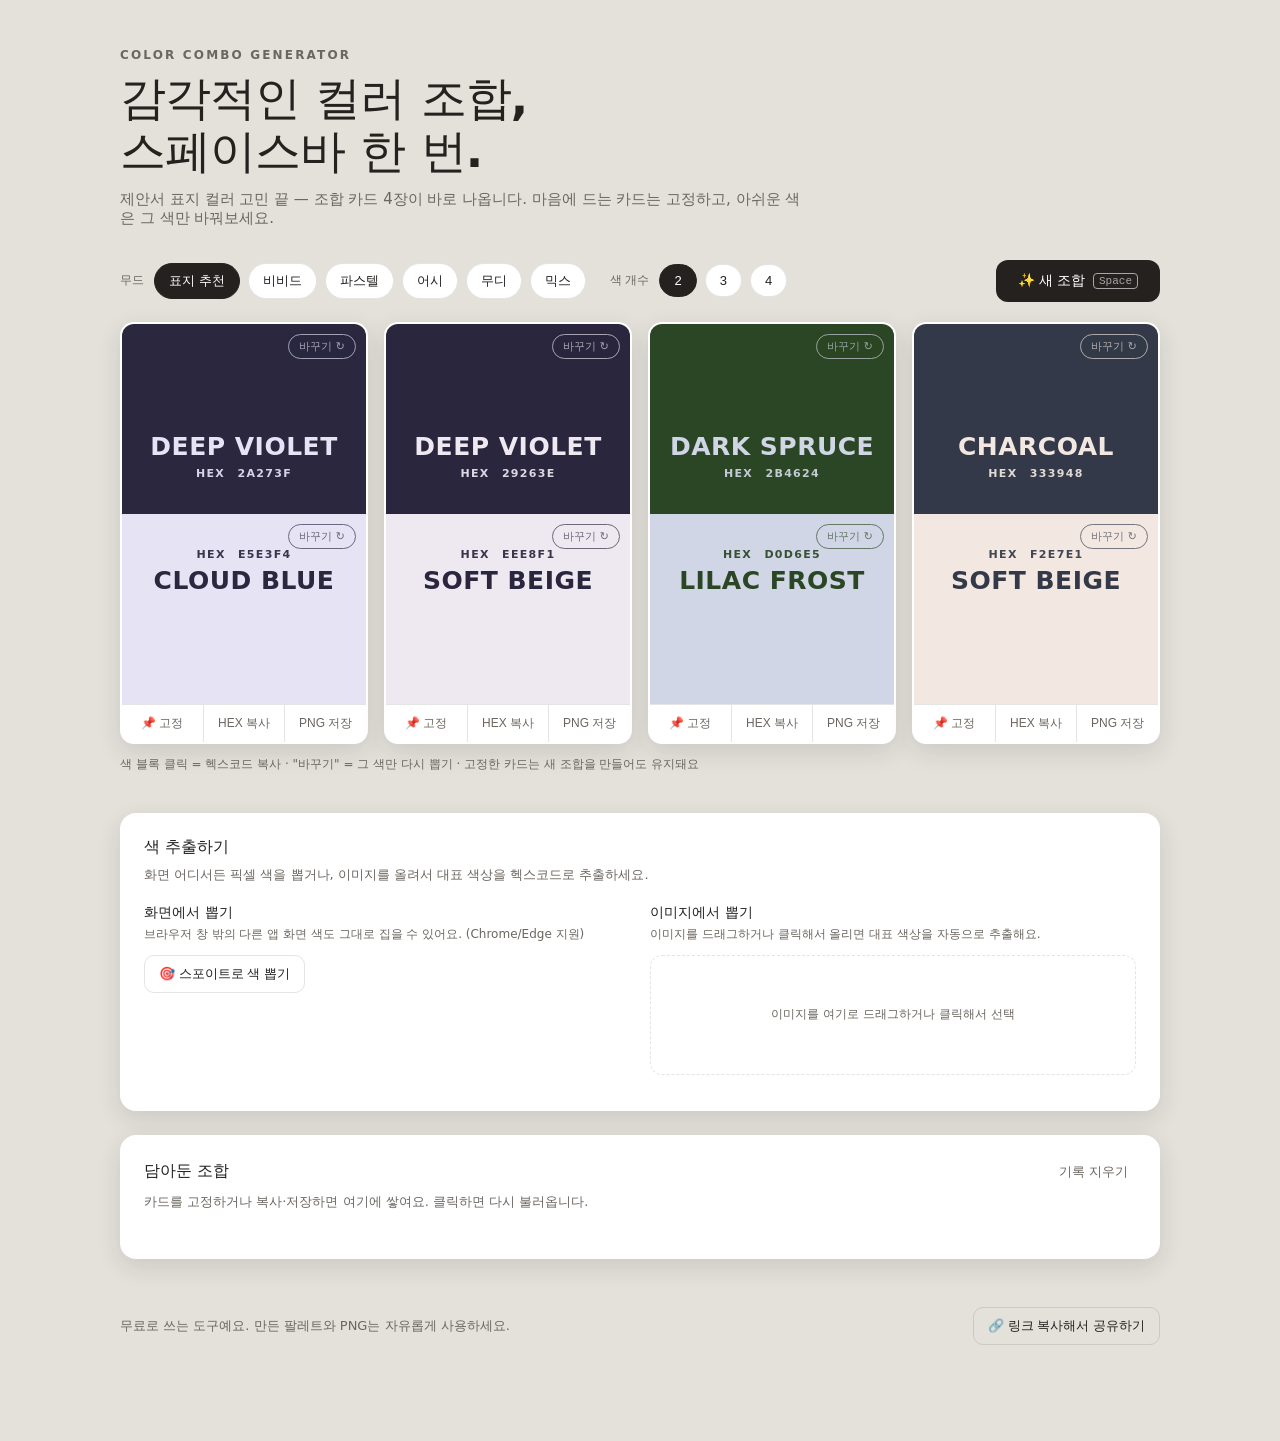
==== commit 18cc9db3: "Polish UI for public sharing and add GitHub Pages deploy - stronger hero (eyebrow + display headline" ====
--- a/color-combo-generator/color-combo.html
+++ b/color-combo-generator/color-combo.html
@@ -3,6 +3,11 @@
 <head>
 <meta charset="UTF-8" />
 <meta name="viewport" content="width=device-width, initial-scale=1.0" />
+<meta name="description" content="제안서 표지용 컬러 조합을 카드로 자동 생성하고, 화면·이미지에서 헥스코드를 추출하는 무료 도구" />
+<meta name="theme-color" content="#e3e1da" media="(prefers-color-scheme: light)" />
+<meta name="theme-color" content="#17161a" media="(prefers-color-scheme: dark)" />
+<meta property="og:title" content="Color Combo Generator" />
+<meta property="og:description" content="스페이스바 한 번에 감각적인 컬러 조합 카드 4장. 색 이름과 헥스코드까지." />
 <title>Color Combo Generator</title>
 <style>
 :root {
@@ -57,8 +62,22 @@
 
 .app { max-width: 1080px; margin: 0 auto; padding: 48px 20px 96px; }
 
-.app-header h1 { font-size: clamp(26px, 5vw, 34px); margin: 0 0 8px; letter-spacing: -0.02em; }
-.subtitle { color: var(--ink-soft); margin: 0 0 28px; font-size: 15px; }
+.eyebrow {
+  font-size: 12px;
+  font-weight: 700;
+  letter-spacing: 0.18em;
+  color: var(--ink-soft);
+  margin: 0 0 10px;
+}
+.app-header h1 {
+  font-size: clamp(30px, 6vw, 46px);
+  font-weight: 800;
+  margin: 0 0 12px;
+  letter-spacing: -0.02em;
+  line-height: 1.15;
+  text-wrap: balance;
+}
+.subtitle { color: var(--ink-soft); margin: 0 0 32px; font-size: 15px; max-width: 46em; }
 
 /* ---------- controls ---------- */
 .controls {
@@ -112,6 +131,11 @@
   display: flex;
   flex-direction: column;
   border: 2px solid transparent;
+  transition: transform 0.18s ease, box-shadow 0.18s ease;
+}
+.combo-card:hover {
+  transform: translateY(-3px);
+  box-shadow: 0 16px 36px rgba(0, 0, 0, 0.2);
 }
 .combo-card.pinned { border-color: var(--ink); }
 
@@ -245,8 +269,36 @@
 }
 .toast.show { opacity: 1; transform: translateX(-50%) translateY(0); }
 
+.app-footer {
+  display: flex;
+  align-items: center;
+  justify-content: space-between;
+  gap: 12px;
+  flex-wrap: wrap;
+  margin-top: 48px;
+  color: var(--ink-soft);
+  font-size: 13px;
+}
+
+/* 모바일: 생성 버튼을 엄지가 닿는 곳에 */
+@media (max-width: 640px) {
+  .app { padding-bottom: 130px; }
+  .primary-btn {
+    position: fixed;
+    left: 16px;
+    right: 16px;
+    bottom: 16px;
+    z-index: 9;
+    justify-content: center;
+    box-shadow: 0 10px 24px rgba(0, 0, 0, 0.3);
+  }
+  .toast { bottom: 84px; }
+}
+
 @media (prefers-reduced-motion: reduce) {
   .toast { transition: none; }
+  .combo-card { transition: none; }
+  .combo-card:hover { transform: none; }
 }
 </style>
 </head>
@@ -254,8 +306,9 @@
 <div class="app">
 
   <header class="app-header">
-    <h1>Color Combo Generator</h1>
-    <p class="subtitle">스페이스바 한 번에 조합 카드 4장. 마음에 드는 카드는 고정하고 나머지만 계속 돌려보세요.</p>
+    <p class="eyebrow">COLOR COMBO GENERATOR</p>
+    <h1>감각적인 컬러 조합,<br />스페이스바 한 번.</h1>
+    <p class="subtitle">제안서 표지 컬러 고민 끝 — 조합 카드 4장이 바로 나옵니다. 마음에 드는 카드는 고정하고, 아쉬운 색은 그 색만 바꿔보세요.</p>
   </header>
 
   <main>
@@ -316,6 +369,11 @@
       <div class="history-strip" id="historyStrip"></div>
     </section>
   </main>
+
+  <footer class="app-footer">
+    <span>무료로 쓰는 도구예요. 만든 팔레트와 PNG는 자유롭게 사용하세요.</span>
+    <button id="shareBtn" class="ghost-btn">🔗 링크 복사해서 공유하기</button>
+  </footer>
 
   <div class="toast" id="toast" role="status"></div>
 </div>
@@ -909,6 +967,11 @@
   );
   dropzone.addEventListener("drop", e => handleImageFile(e.dataTransfer.files[0]));
 
+  // ---------- share ----------
+  document.getElementById("shareBtn").addEventListener("click", () => {
+    copyText(location.href, "링크가 복사됐어요 — 붙여넣어 공유하세요");
+  });
+
   // ---------- init ----------
   regenerate();
   renderHistory();
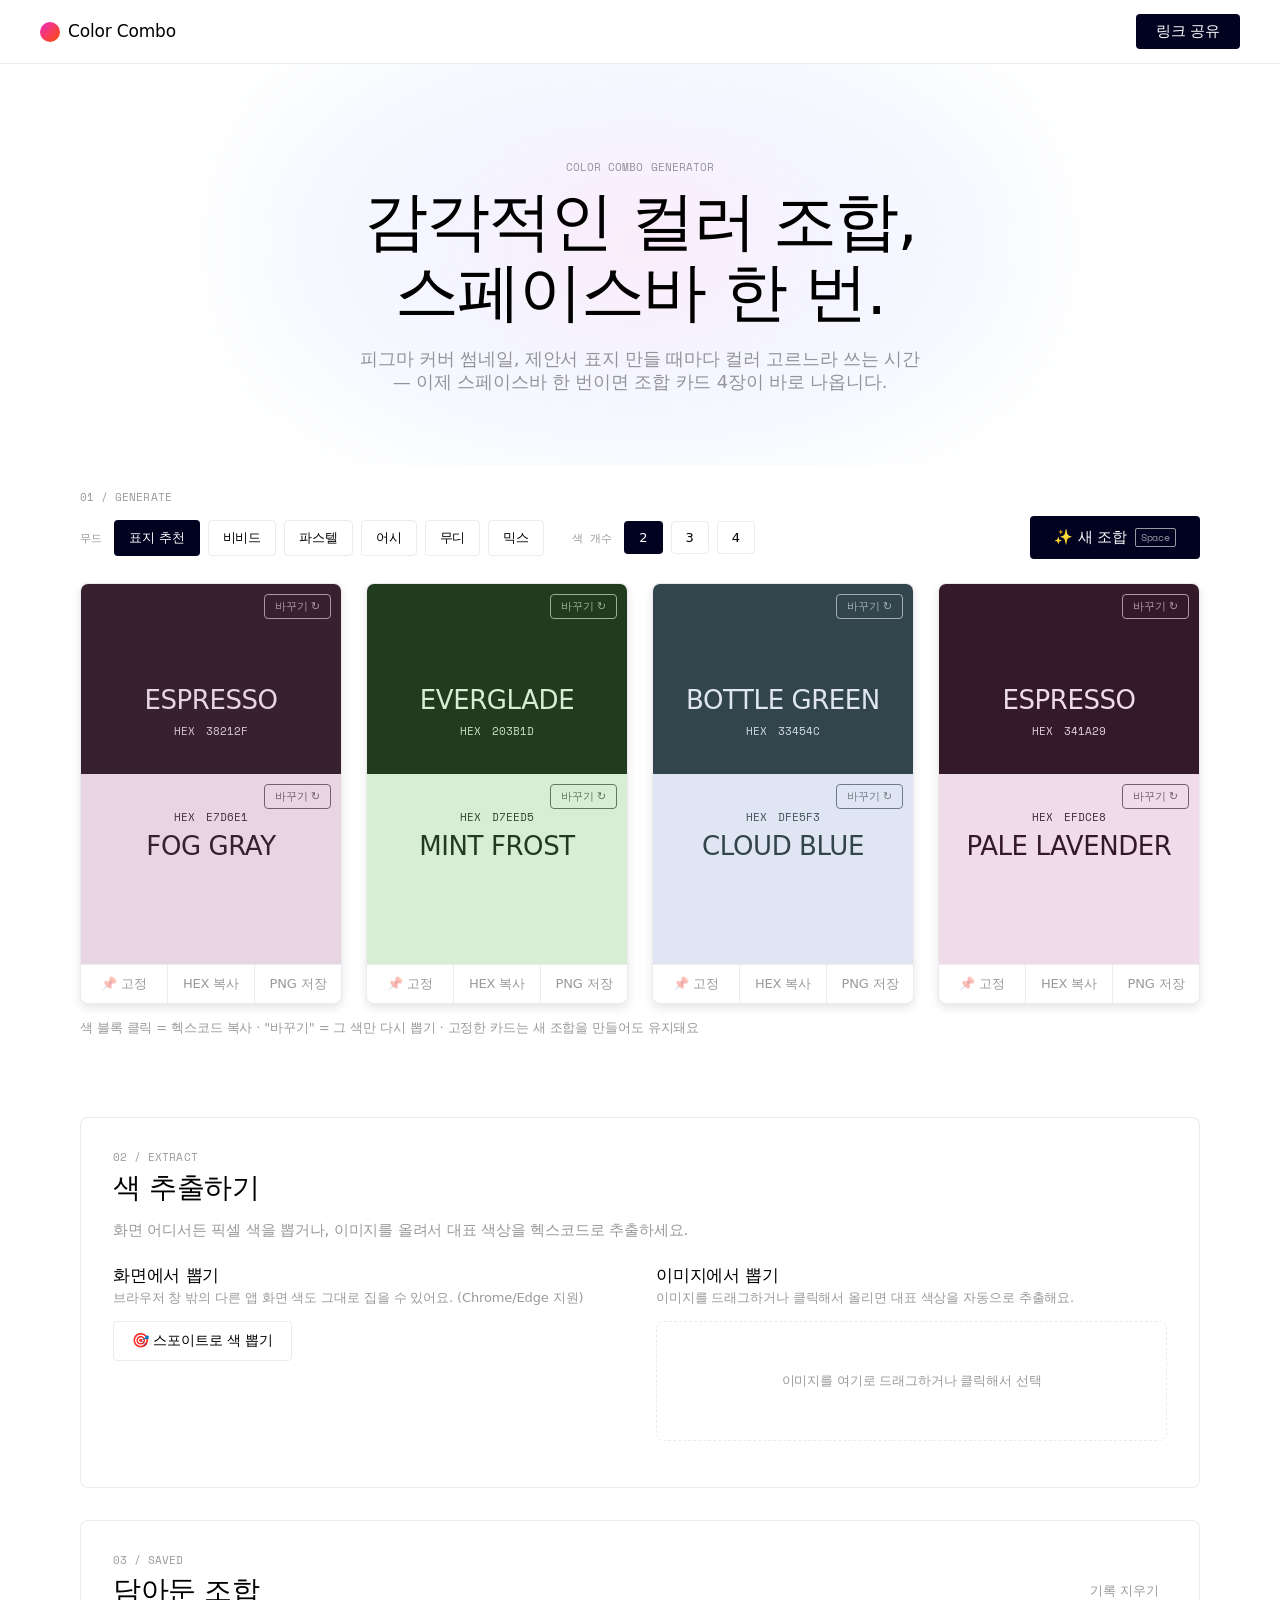
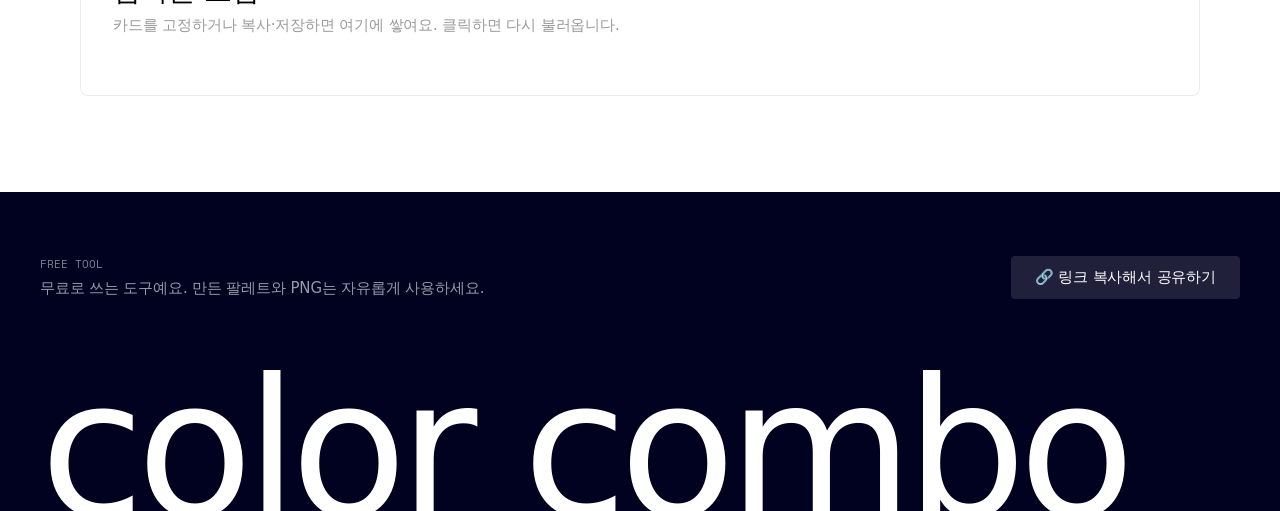
==== commit 4d6d1f84: "Reskin with Together AI design system Applies the Together AI design language from the provided SKIL" ====
--- a/color-combo-generator/color-combo.html
+++ b/color-combo-generator/color-combo.html
@@ -3,115 +3,273 @@
 <head>
 <meta charset="UTF-8" />
 <meta name="viewport" content="width=device-width, initial-scale=1.0" />
-<meta name="description" content="제안서 표지용 컬러 조합을 카드로 자동 생성하고, 화면·이미지에서 헥스코드를 추출하는 무료 도구" />
-<meta name="theme-color" content="#e3e1da" media="(prefers-color-scheme: light)" />
-<meta name="theme-color" content="#17161a" media="(prefers-color-scheme: dark)" />
+<meta name="description" content="피그마 커버·제안서 표지용 컬러 조합을 카드로 자동 생성하고, 화면·이미지에서 헥스코드를 추출하는 무료 도구" />
+<meta name="theme-color" content="#ffffff" media="(prefers-color-scheme: light)" />
+<meta name="theme-color" content="#010120" media="(prefers-color-scheme: dark)" />
 <meta property="og:title" content="Color Combo Generator" />
-<meta property="og:description" content="스페이스바 한 번에 감각적인 컬러 조합 카드 4장. 색 이름과 헥스코드까지." />
+<meta property="og:description" content="피그마 커버 컬러 고민 끝 — 스페이스바 한 번에 컬러 조합 카드 4장, 색 이름과 헥스코드까지." />
 <title>Color Combo Generator</title>
+<link rel="preconnect" href="https://fonts.googleapis.com">
+<link rel="preconnect" href="https://fonts.gstatic.com" crossorigin>
+<link href="https://fonts.googleapis.com/css2?family=Space+Mono:wght@400;700&display=swap" rel="stylesheet">
 <style>
 :root {
-  --bg: #e3e1da;
-  --surface: #ffffff;
-  --ink: #24211f;
-  --ink-soft: #6b6660;
-  --line: rgba(36, 33, 31, 0.12);
-  --radius: 16px;
-  --shadow: 0 8px 24px rgba(36, 33, 31, 0.12);
+  --brand-magenta: #ef2cc1;
+  --brand-orange: #fc4c02;
+  --dark-blue: #010120;
+  --lavender: #bdbbff;
+  --bg-page: #ffffff;
+  --bg-card: #ffffff;
+  --bg-nav: rgba(255, 255, 255, 0.95);
+  --text-primary: #000000;
+  --text-secondary: rgba(0, 0, 0, 0.4);
+  --border: rgba(0, 0, 0, 0.08);
+  --shadow-card: rgba(1, 1, 32, 0.1) 0px 4px 10px;
+  --shadow-hover: rgba(1, 1, 32, 0.16) 0px 8px 20px;
+  --btn-bg: #010120;
+  --btn-text: #ffffff;
+  --chip-active-bg: #010120;
+  --chip-active-text: #ffffff;
+  --toast-bg: #010120;
+  --toast-text: #ffffff;
+  --font-display: system-ui, -apple-system, "Segoe UI", Roboto, "Apple SD Gothic Neo", "Malgun Gothic", "Noto Sans KR", Helvetica, Arial, sans-serif;
+  --font-mono: "Space Mono", "Courier New", Consolas, monospace;
   font-synthesis: none;
 }
 
 @media (prefers-color-scheme: dark) {
   :root {
-    --bg: #17161a;
-    --surface: #211f24;
-    --ink: #f1efe9;
-    --ink-soft: #a8a39c;
-    --line: rgba(241, 239, 233, 0.12);
-    --shadow: 0 8px 24px rgba(0, 0, 0, 0.4);
+    --bg-page: #010120;
+    --bg-card: #010120;
+    --bg-nav: rgba(1, 1, 32, 0.92);
+    --text-primary: #ffffff;
+    --text-secondary: rgba(255, 255, 255, 0.6);
+    --border: rgba(255, 255, 255, 0.12);
+    --shadow-card: rgba(0, 0, 0, 0) 0px 0px 0px;
+    --shadow-hover: rgba(0, 0, 0, 0.4) 0px 8px 20px;
+    --btn-bg: rgba(255, 255, 255, 0.12);
+    --btn-text: #ffffff;
+    --chip-active-bg: #bdbbff;
+    --chip-active-text: #010120;
+    --toast-bg: #ffffff;
+    --toast-text: #010120;
   }
 }
 
 :root[data-theme="light"] {
-  --bg: #e3e1da;
-  --surface: #ffffff;
-  --ink: #24211f;
-  --ink-soft: #6b6660;
-  --line: rgba(36, 33, 31, 0.12);
-  --shadow: 0 8px 24px rgba(36, 33, 31, 0.12);
+  --bg-page: #ffffff;
+  --bg-card: #ffffff;
+  --bg-nav: rgba(255, 255, 255, 0.95);
+  --text-primary: #000000;
+  --text-secondary: rgba(0, 0, 0, 0.4);
+  --border: rgba(0, 0, 0, 0.08);
+  --shadow-card: rgba(1, 1, 32, 0.1) 0px 4px 10px;
+  --shadow-hover: rgba(1, 1, 32, 0.16) 0px 8px 20px;
+  --btn-bg: #010120;
+  --btn-text: #ffffff;
+  --chip-active-bg: #010120;
+  --chip-active-text: #ffffff;
+  --toast-bg: #010120;
+  --toast-text: #ffffff;
 }
 
 :root[data-theme="dark"] {
-  --bg: #17161a;
-  --surface: #211f24;
-  --ink: #f1efe9;
-  --ink-soft: #a8a39c;
-  --line: rgba(241, 239, 233, 0.12);
-  --shadow: 0 8px 24px rgba(0, 0, 0, 0.4);
-}
-
-* { box-sizing: border-box; }
+  --bg-page: #010120;
+  --bg-card: #010120;
+  --bg-nav: rgba(1, 1, 32, 0.92);
+  --text-primary: #ffffff;
+  --text-secondary: rgba(255, 255, 255, 0.6);
+  --border: rgba(255, 255, 255, 0.12);
+  --shadow-card: rgba(0, 0, 0, 0) 0px 0px 0px;
+  --shadow-hover: rgba(0, 0, 0, 0.4) 0px 8px 20px;
+  --btn-bg: rgba(255, 255, 255, 0.12);
+  --btn-text: #ffffff;
+  --chip-active-bg: #bdbbff;
+  --chip-active-text: #010120;
+  --toast-bg: #ffffff;
+  --toast-text: #010120;
+}
+
+* { margin: 0; padding: 0; box-sizing: border-box; }
 
 body {
-  margin: 0;
-  background: var(--bg);
-  color: var(--ink);
-  font-family: "Pretendard", -apple-system, BlinkMacSystemFont, "Apple SD Gothic Neo", "Segoe UI", system-ui, sans-serif;
+  background: var(--bg-page);
+  color: var(--text-primary);
+  font-family: var(--font-display);
+  font-size: 16px;
+  font-weight: 400;
+  line-height: 1.3;
+  letter-spacing: -0.16px;
   -webkit-font-smoothing: antialiased;
 }
 
-.app { max-width: 1080px; margin: 0 auto; padding: 48px 20px 96px; }
-
-.eyebrow {
-  font-size: 12px;
-  font-weight: 700;
-  letter-spacing: 0.18em;
-  color: var(--ink-soft);
-  margin: 0 0 10px;
-}
-.app-header h1 {
-  font-size: clamp(30px, 6vw, 46px);
-  font-weight: 800;
-  margin: 0 0 12px;
-  letter-spacing: -0.02em;
+/* ---------- nav ---------- */
+.nav {
+  position: sticky;
+  top: 0;
+  z-index: 100;
+  display: flex;
+  align-items: center;
+  justify-content: space-between;
+  padding: 14px 40px;
+  background: var(--bg-nav);
+  backdrop-filter: blur(12px);
+  border-bottom: 1px solid var(--border);
+}
+.nav-brand {
+  font-size: 17px;
+  font-weight: 500;
+  letter-spacing: -0.17px;
+  display: flex;
+  align-items: center;
+  gap: 8px;
+}
+.logo-dot {
+  width: 20px;
+  height: 20px;
+  border-radius: 50%;
+  background: linear-gradient(135deg, var(--brand-magenta), var(--brand-orange));
+}
+.nav-cta {
+  background: var(--btn-bg);
+  color: var(--btn-text);
+  padding: 8px 20px;
+  border: none;
+  border-radius: 4px;
+  font-size: 15px;
+  font-family: var(--font-display);
+  font-weight: 500;
+  letter-spacing: -0.15px;
+  cursor: pointer;
+}
+
+/* ---------- hero ---------- */
+.hero {
+  position: relative;
+  text-align: center;
+  padding: 96px 24px 72px;
+  overflow: hidden;
+}
+.hero-orb {
+  position: absolute;
+  top: -60px;
+  left: 50%;
+  transform: translateX(-50%);
+  width: 820px;
+  height: 480px;
+  background: radial-gradient(ellipse at center,
+    rgba(239, 44, 193, 0.10) 0%,
+    rgba(189, 187, 255, 0.16) 30%,
+    rgba(130, 170, 255, 0.08) 60%,
+    transparent 80%
+  );
+  filter: blur(40px);
+  pointer-events: none;
+}
+.hero .mono-label { position: relative; }
+.hero h1 {
+  position: relative;
+  font-size: clamp(38px, 7vw, 64px);
+  font-weight: 500;
+  line-height: 1.1;
+  letter-spacing: -0.03em;
+  margin-bottom: 20px;
+  text-wrap: balance;
+}
+.hero-sub {
+  position: relative;
+  color: var(--text-secondary);
+  font-size: 18px;
+  line-height: 1.3;
+  letter-spacing: -0.18px;
+  max-width: 560px;
+  margin: 0 auto;
+}
+
+/* ---------- mono labels ---------- */
+.mono-label {
+  font-family: var(--font-mono);
+  font-size: 11px;
+  font-weight: 500;
+  text-transform: uppercase;
+  letter-spacing: 0.055px;
+  color: var(--text-secondary);
+  margin-bottom: 12px;
+}
+.chip-group-label {
+  font-family: var(--font-mono);
+  font-size: 11px;
+  font-weight: 500;
+  text-transform: uppercase;
+  letter-spacing: 0.055px;
+  color: var(--text-secondary);
+  margin-right: 4px;
+}
+
+.section-heading {
+  font-size: 28px;
+  font-weight: 500;
   line-height: 1.15;
-  text-wrap: balance;
-}
-.subtitle { color: var(--ink-soft); margin: 0 0 32px; font-size: 15px; max-width: 46em; }
+  letter-spacing: -0.42px;
+  margin-bottom: 16px;
+}
+
+/* ---------- layout ---------- */
+.app { max-width: 1200px; margin: 0 auto; padding: 24px 40px 0; }
 
 /* ---------- controls ---------- */
 .controls {
   display: flex;
   flex-wrap: wrap;
-  gap: 12px 24px;
+  gap: 12px 28px;
   align-items: center;
-  margin-bottom: 20px;
-}
-
+  margin-bottom: 24px;
+}
 .chip-group { display: flex; flex-wrap: wrap; gap: 8px; align-items: center; }
-.chip-group-label { font-size: 12px; color: var(--ink-soft); margin-right: 2px; }
-
 .chip {
-  border: 1px solid var(--line);
-  background: var(--surface);
-  color: var(--ink);
+  border: 1px solid var(--border);
+  background: transparent;
+  color: var(--text-primary);
   padding: 8px 14px;
-  border-radius: 20px;
+  border-radius: 4px;
   font-size: 13px;
+  font-family: var(--font-display);
+  letter-spacing: -0.13px;
   cursor: pointer;
 }
-.chip.active { background: var(--ink); color: var(--surface); border-color: var(--ink); }
+.chip.active {
+  background: var(--chip-active-bg);
+  color: var(--chip-active-text);
+  border-color: transparent;
+}
 
 .primary-btn {
-  border: none; background: var(--ink); color: var(--surface);
-  padding: 12px 22px; border-radius: 12px; font-size: 14px; cursor: pointer;
-  display: inline-flex; align-items: center; gap: 8px;
+  border: none;
+  background: var(--btn-bg);
+  color: var(--btn-text);
+  padding: 12px 24px;
+  border-radius: 4px;
+  font-size: 15px;
+  font-family: var(--font-display);
+  font-weight: 500;
+  letter-spacing: -0.15px;
+  cursor: pointer;
+  display: inline-flex;
+  align-items: center;
+  gap: 8px;
   margin-left: auto;
 }
-.primary-btn kbd { font-size: 11px; opacity: 0.6; border: 1px solid currentColor; border-radius: 4px; padding: 1px 5px; }
+.primary-btn kbd {
+  font-family: var(--font-mono);
+  font-size: 10px;
+  opacity: 0.6;
+  border: 1px solid currentColor;
+  border-radius: 2px;
+  padding: 1px 5px;
+}
 
 button:focus-visible, .dropzone:focus-within {
-  outline: 2px solid var(--ink);
+  outline: 2px solid var(--lavender);
   outline-offset: 2px;
 }
 
@@ -119,25 +277,25 @@
 .combo-grid {
   display: grid;
   grid-template-columns: repeat(auto-fill, minmax(230px, 1fr));
-  gap: 16px;
-  margin-bottom: 40px;
+  gap: 24px;
+  margin-bottom: 16px;
 }
 
 .combo-card {
-  border-radius: 14px;
+  border-radius: 8px;
   overflow: hidden;
-  background: var(--surface);
-  box-shadow: var(--shadow);
+  background: var(--bg-card);
+  border: 1px solid var(--border);
+  box-shadow: var(--shadow-card);
   display: flex;
   flex-direction: column;
-  border: 2px solid transparent;
   transition: transform 0.18s ease, box-shadow 0.18s ease;
 }
 .combo-card:hover {
-  transform: translateY(-3px);
-  box-shadow: 0 16px 36px rgba(0, 0, 0, 0.2);
-}
-.combo-card.pinned { border-color: var(--ink); }
+  transform: translateY(-2px);
+  box-shadow: var(--shadow-hover);
+}
+.combo-card.pinned { border-color: var(--lavender); box-shadow: 0 0 0 1px var(--lavender); }
 
 .combo-blocks { display: flex; flex-direction: column; height: 380px; }
 
@@ -151,7 +309,7 @@
   justify-content: center;
   align-items: center;
   padding: 0 16px;
-  gap: 6px;
+  gap: 8px;
   text-align: center;
   font-family: inherit;
 }
@@ -163,134 +321,250 @@
   border: 1px solid currentColor;
   background: transparent;
   color: inherit;
-  border-radius: 14px;
+  border-radius: 4px;
   padding: 4px 10px;
   font-size: 11px;
-  font-family: inherit;
+  font-family: var(--font-display);
+  letter-spacing: -0.11px;
   cursor: pointer;
   opacity: 0.65;
 }
 .block-change:hover { opacity: 1; }
+
 /* 2색 카드: 텍스트가 두 색이 만나는 경계 쪽으로 모인다 */
-.combo-blocks.duo .block:first-child { justify-content: flex-end; padding-bottom: 34px; }
-.combo-blocks.duo .block:last-child { justify-content: flex-start; padding-top: 34px; }
-.combo-blocks.duo .block-name { font-size: 25px; }
+.combo-blocks.duo .block:first-child { justify-content: flex-end; padding-bottom: 36px; }
+.combo-blocks.duo .block:last-child { justify-content: flex-start; padding-top: 36px; }
+.combo-blocks.duo .block-name { font-size: 26px; letter-spacing: -0.42px; }
 .block-name {
-  font-size: 19px;
-  font-weight: 800;
-  letter-spacing: 0.02em;
+  font-size: 20px;
+  font-weight: 500;
+  letter-spacing: -0.22px;
   text-transform: uppercase;
-  line-height: 1.1;
+  line-height: 1.15;
 }
 .block-hex {
+  font-family: var(--font-mono);
   font-size: 11px;
-  font-weight: 600;
-  letter-spacing: 0.12em;
+  font-weight: 500;
+  letter-spacing: 0.055px;
+  text-transform: uppercase;
   opacity: 0.92;
 }
 
-.card-actions { display: flex; border-top: 1px solid var(--line); }
+.card-actions { display: flex; border-top: 1px solid var(--border); }
 .card-actions button {
   flex: 1;
   border: none;
   background: transparent;
-  color: var(--ink-soft);
-  font-size: 12px;
+  color: var(--text-secondary);
+  font-family: var(--font-display);
+  font-size: 13px;
+  letter-spacing: -0.13px;
   padding: 10px 4px;
   cursor: pointer;
-  border-right: 1px solid var(--line);
+  border-right: 1px solid var(--border);
 }
 .card-actions button:last-child { border-right: none; }
-.card-actions button:hover { color: var(--ink); }
-.card-actions button.pin-on { color: var(--ink); font-weight: 700; }
-
-.hint { font-size: 12px; color: var(--ink-soft); margin: -28px 0 40px; }
+.card-actions button:hover { color: var(--text-primary); }
+.card-actions button.pin-on { color: var(--text-primary); font-weight: 500; }
+
+.hint {
+  font-size: 13px;
+  color: var(--text-secondary);
+  letter-spacing: -0.13px;
+  margin-bottom: 80px;
+}
 
 /* ---------- panels ---------- */
 .panel {
-  background: var(--surface);
-  border-radius: var(--radius);
-  box-shadow: var(--shadow);
-  padding: 24px;
+  background: var(--bg-card);
+  border: 1px solid var(--border);
+  border-radius: 8px;
+  padding: 32px;
+  margin-bottom: 32px;
+}
+.panel .mono-label { margin-bottom: 8px; }
+.panel-desc {
+  color: var(--text-secondary);
+  font-size: 15px;
+  letter-spacing: -0.15px;
   margin-bottom: 24px;
 }
-.panel-title { font-size: 16px; margin: 0 0 16px; letter-spacing: -0.01em; }
-.panel-desc { color: var(--ink-soft); font-size: 13px; margin: -8px 0 20px; }
-
-.ghost-btn, .text-btn {
-  border: 1px solid var(--line); background: transparent; color: var(--ink);
-  padding: 9px 14px; border-radius: 10px; font-size: 13px; cursor: pointer;
-}
-.text-btn { border: none; color: var(--ink-soft); padding: 4px 8px; }
-
-.extract-grid { display: grid; grid-template-columns: 1fr 1fr; gap: 20px; }
+
+.ghost-btn {
+  border: 1px solid var(--border);
+  background: transparent;
+  color: var(--text-primary);
+  padding: 10px 18px;
+  border-radius: 4px;
+  font-size: 14px;
+  font-family: var(--font-display);
+  letter-spacing: -0.14px;
+  cursor: pointer;
+}
+.text-btn {
+  border: none;
+  background: transparent;
+  color: var(--text-secondary);
+  padding: 4px 8px;
+  font-size: 13px;
+  font-family: var(--font-display);
+  cursor: pointer;
+}
+.text-btn:hover { color: var(--text-primary); }
+
+.extract-grid { display: grid; grid-template-columns: 1fr 1fr; gap: 32px; }
 @media (max-width: 720px) { .extract-grid { grid-template-columns: 1fr; } }
 
-.extract-box h3 { font-size: 14px; margin: 0 0 4px; }
-.extract-hint { font-size: 12px; color: var(--ink-soft); margin: 0 0 12px; }
+.extract-box h3 {
+  font-size: 17px;
+  font-weight: 500;
+  letter-spacing: -0.17px;
+  margin-bottom: 4px;
+}
+.extract-hint {
+  font-size: 13px;
+  color: var(--text-secondary);
+  letter-spacing: -0.13px;
+  margin-bottom: 14px;
+}
 
 .dropzone {
-  display: flex; align-items: center; justify-content: center; text-align: center;
-  border: 1.5px dashed var(--line); border-radius: 12px; height: 120px;
-  cursor: pointer; font-size: 12px; color: var(--ink-soft); padding: 10px;
-  position: relative; overflow: hidden;
-}
-.dropzone.dragover { border-color: var(--ink); color: var(--ink); }
+  display: flex;
+  align-items: center;
+  justify-content: center;
+  text-align: center;
+  border: 1px dashed var(--border);
+  border-radius: 8px;
+  height: 120px;
+  cursor: pointer;
+  font-size: 13px;
+  color: var(--text-secondary);
+  padding: 10px;
+  position: relative;
+  overflow: hidden;
+}
+.dropzone.dragover { border-color: var(--lavender); color: var(--text-primary); }
 .dropzone img { position: absolute; inset: 0; width: 100%; height: 100%; object-fit: cover; }
 
-.picked-list { display: flex; flex-wrap: wrap; gap: 8px; margin-top: 12px; }
+.picked-list { display: flex; flex-wrap: wrap; gap: 8px; margin-top: 14px; }
 .picked-chip {
-  display: flex; align-items: center; gap: 8px;
-  border: 1px solid var(--line); border-radius: 20px;
-  padding: 4px 10px 4px 4px; font-size: 12px; cursor: pointer;
-  background: transparent; color: var(--ink); font-family: inherit;
-}
-.picked-chip .dot { width: 20px; height: 20px; border-radius: 50%; }
-
-.history-header { display: flex; align-items: center; justify-content: space-between; margin-bottom: 8px; }
-.history-header .panel-title { margin: 0; }
-.history-strip { display: flex; gap: 10px; overflow-x: auto; padding-bottom: 4px; }
-.history-item {
-  display: flex; flex-direction: column; flex-shrink: 0;
-  border-radius: 8px; overflow: hidden;
-  border: 1px solid var(--line); cursor: pointer;
-  width: 44px; height: 58px; padding: 0; background: none;
-}
-.history-item span { flex: 1; }
-
-.toast {
-  position: fixed; bottom: 28px; left: 50%;
-  transform: translateX(-50%) translateY(20px);
-  background: var(--ink); color: var(--surface);
-  padding: 10px 18px; border-radius: 10px; font-size: 13px;
-  opacity: 0; pointer-events: none;
-  transition: opacity 0.2s ease, transform 0.2s ease;
-  z-index: 10;
-}
-.toast.show { opacity: 1; transform: translateX(-50%) translateY(0); }
-
-.app-footer {
+  display: flex;
+  align-items: center;
+  gap: 8px;
+  border: 1px solid var(--border);
+  border-radius: 4px;
+  padding: 4px 10px 4px 4px;
+  font-family: var(--font-mono);
+  font-size: 12px;
+  cursor: pointer;
+  background: transparent;
+  color: var(--text-primary);
+}
+.picked-chip .dot { width: 20px; height: 20px; border-radius: 4px; }
+
+.history-header {
   display: flex;
   align-items: center;
   justify-content: space-between;
-  gap: 12px;
+  margin-bottom: 8px;
+}
+.history-header .section-heading { margin-bottom: 0; }
+.history-strip { display: flex; gap: 10px; overflow-x: auto; padding-bottom: 4px; }
+.history-item {
+  display: flex;
+  flex-direction: column;
+  flex-shrink: 0;
+  border-radius: 4px;
+  overflow: hidden;
+  border: 1px solid var(--border);
+  cursor: pointer;
+  width: 44px;
+  height: 58px;
+  padding: 0;
+  background: none;
+}
+.history-item span { flex: 1; }
+
+/* ---------- dark zone footer ---------- */
+.footer-dark {
+  background: var(--dark-blue);
+  color: #ffffff;
+  margin-top: 96px;
+  padding: 64px 40px 0;
+  overflow: hidden;
+}
+.footer-inner {
+  max-width: 1200px;
+  margin: 0 auto;
+  display: flex;
+  align-items: center;
+  justify-content: space-between;
+  gap: 24px;
   flex-wrap: wrap;
-  margin-top: 48px;
-  color: var(--ink-soft);
+}
+.footer-label { color: rgba(255, 255, 255, 0.5); margin-bottom: 8px; }
+.footer-note { color: rgba(255, 255, 255, 0.6); font-size: 15px; letter-spacing: -0.15px; }
+.btn-glass {
+  background: rgba(255, 255, 255, 0.12);
+  color: #ffffff;
+  padding: 12px 24px;
+  border: none;
+  border-radius: 4px;
+  font-size: 15px;
+  font-family: var(--font-display);
+  font-weight: 500;
+  letter-spacing: -0.15px;
+  cursor: pointer;
+}
+.footer-wordmark {
+  max-width: 1200px;
+  margin: 56px auto -0.18em;
+  font-size: clamp(56px, 15vw, 190px);
+  font-weight: 500;
+  letter-spacing: -0.04em;
+  line-height: 1;
+  white-space: nowrap;
+  color: #ffffff;
+}
+
+/* ---------- toast ---------- */
+.toast {
+  position: fixed;
+  bottom: 28px;
+  left: 50%;
+  transform: translateX(-50%) translateY(20px);
+  background: var(--toast-bg);
+  color: var(--toast-text);
+  padding: 10px 18px;
+  border-radius: 4px;
   font-size: 13px;
-}
-
-/* 모바일: 생성 버튼을 엄지가 닿는 곳에 */
+  letter-spacing: -0.13px;
+  opacity: 0;
+  pointer-events: none;
+  transition: opacity 0.2s ease, transform 0.2s ease;
+  z-index: 200;
+  box-shadow: var(--shadow-hover);
+}
+.toast.show { opacity: 1; transform: translateX(-50%) translateY(0); }
+
+/* ---------- responsive ---------- */
 @media (max-width: 640px) {
-  .app { padding-bottom: 130px; }
+  .nav { padding: 12px 20px; }
+  .hero { padding: 64px 20px 48px; }
+  .app { padding: 16px 20px 0; }
+  .panel { padding: 24px 20px; }
+  .footer-dark { padding: 48px 20px 0; }
+  body { padding-bottom: 0; }
+  .app::after { content: ""; display: block; height: 76px; }
   .primary-btn {
     position: fixed;
     left: 16px;
     right: 16px;
     bottom: 16px;
-    z-index: 9;
+    z-index: 90;
     justify-content: center;
-    box-shadow: 0 10px 24px rgba(0, 0, 0, 0.3);
+    box-shadow: rgba(1, 1, 32, 0.3) 0px 8px 24px;
   }
   .toast { bottom: 84px; }
 }
@@ -303,15 +577,21 @@
 </style>
 </head>
 <body>
+<nav class="nav">
+  <div class="nav-brand"><span class="logo-dot"></span>Color Combo</div>
+  <button type="button" id="navShareBtn" class="nav-cta">링크 공유</button>
+</nav>
+
+<header class="hero">
+  <div class="hero-orb"></div>
+  <p class="mono-label">COLOR COMBO GENERATOR</p>
+  <h1>감각적인 컬러 조합,<br />스페이스바 한 번.</h1>
+  <p class="hero-sub">피그마 커버 썸네일, 제안서 표지 만들 때마다 컬러 고르느라 쓰는 시간 — 이제 스페이스바 한 번이면 조합 카드 4장이 바로 나옵니다.</p>
+</header>
+
 <div class="app">
-
-  <header class="app-header">
-    <p class="eyebrow">COLOR COMBO GENERATOR</p>
-    <h1>감각적인 컬러 조합,<br />스페이스바 한 번.</h1>
-    <p class="subtitle">제안서 표지 컬러 고민 끝 — 조합 카드 4장이 바로 나옵니다. 마음에 드는 카드는 고정하고, 아쉬운 색은 그 색만 바꿔보세요.</p>
-  </header>
-
   <main>
+    <div class="mono-label">01 / GENERATE</div>
     <div class="controls">
       <div class="chip-group" id="moodControl">
         <span class="chip-group-label">무드</span>
@@ -335,7 +615,8 @@
     <p class="hint">색 블록 클릭 = 헥스코드 복사 · "바꾸기" = 그 색만 다시 뽑기 · 고정한 카드는 새 조합을 만들어도 유지돼요</p>
 
     <section class="panel">
-      <h2 class="panel-title">색 추출하기</h2>
+      <div class="mono-label">02 / EXTRACT</div>
+      <h2 class="section-heading">색 추출하기</h2>
       <p class="panel-desc">화면 어디서든 픽셀 색을 뽑거나, 이미지를 올려서 대표 색상을 헥스코드로 추출하세요.</p>
 
       <div class="extract-grid">
@@ -361,22 +642,29 @@
     </section>
 
     <section class="panel">
+      <div class="mono-label">03 / SAVED</div>
       <div class="history-header">
-        <h2 class="panel-title">담아둔 조합</h2>
+        <h2 class="section-heading">담아둔 조합</h2>
         <button id="clearHistoryBtn" class="text-btn">기록 지우기</button>
       </div>
-      <p class="panel-desc" style="margin-top:0">카드를 고정하거나 복사·저장하면 여기에 쌓여요. 클릭하면 다시 불러옵니다.</p>
+      <p class="panel-desc">카드를 고정하거나 복사·저장하면 여기에 쌓여요. 클릭하면 다시 불러옵니다.</p>
       <div class="history-strip" id="historyStrip"></div>
     </section>
   </main>
-
-  <footer class="app-footer">
-    <span>무료로 쓰는 도구예요. 만든 팔레트와 PNG는 자유롭게 사용하세요.</span>
-    <button id="shareBtn" class="ghost-btn">🔗 링크 복사해서 공유하기</button>
-  </footer>
-
-  <div class="toast" id="toast" role="status"></div>
 </div>
+
+<footer class="footer-dark">
+  <div class="footer-inner">
+    <div>
+      <p class="mono-label footer-label">FREE TOOL</p>
+      <p class="footer-note">무료로 쓰는 도구예요. 만든 팔레트와 PNG는 자유롭게 사용하세요.</p>
+    </div>
+    <button type="button" id="shareBtn" class="btn-glass">🔗 링크 복사해서 공유하기</button>
+  </div>
+  <div class="footer-wordmark" aria-hidden="true">color combo</div>
+</footer>
+
+<div class="toast" id="toast" role="status"></div>
 
 <canvas id="hiddenCanvas" hidden></canvas>
 <script>
@@ -749,21 +1037,21 @@
         // 두 색이 만나는 경계 쪽으로 텍스트를 모은다
         const boundary = H / 2;
         if (i === 0) {
-          ctx.font = "800 72px sans-serif";
+          ctx.font = "500 72px system-ui, sans-serif";
           ctx.fillText(nameOf(hex), W / 2, boundary - 150);
-          ctx.font = "600 30px sans-serif";
+          ctx.font = "500 30px 'Space Mono', monospace";
           ctx.fillText("HEX   " + hex.toUpperCase().slice(1), W / 2, boundary - 70);
         } else {
-          ctx.font = "600 30px sans-serif";
+          ctx.font = "500 30px 'Space Mono', monospace";
           ctx.fillText("HEX   " + hex.toUpperCase().slice(1), W / 2, boundary + 70);
-          ctx.font = "800 72px sans-serif";
+          ctx.font = "500 72px system-ui, sans-serif";
           ctx.fillText(nameOf(hex), W / 2, boundary + 150);
         }
       } else {
         const cy = i * blockH + blockH / 2;
-        ctx.font = "800 56px sans-serif";
+        ctx.font = "500 56px system-ui, sans-serif";
         ctx.fillText(nameOf(hex), W / 2, cy - 24);
-        ctx.font = "600 26px sans-serif";
+        ctx.font = "500 26px 'Space Mono', monospace";
         ctx.fillText("HEX   " + hex.toUpperCase().slice(1), W / 2, cy + 34);
       }
     });
@@ -968,8 +1256,9 @@
   dropzone.addEventListener("drop", e => handleImageFile(e.dataTransfer.files[0]));
 
   // ---------- share ----------
-  document.getElementById("shareBtn").addEventListener("click", () => {
-    copyText(location.href, "링크가 복사됐어요 — 붙여넣어 공유하세요");
+  ["shareBtn", "navShareBtn"].forEach(id => {
+    const btn = document.getElementById(id);
+    if (btn) btn.addEventListener("click", () => copyText(location.href, "링크가 복사됐어요 — 붙여넣어 공유하세요"));
   });
 
   // ---------- init ----------
